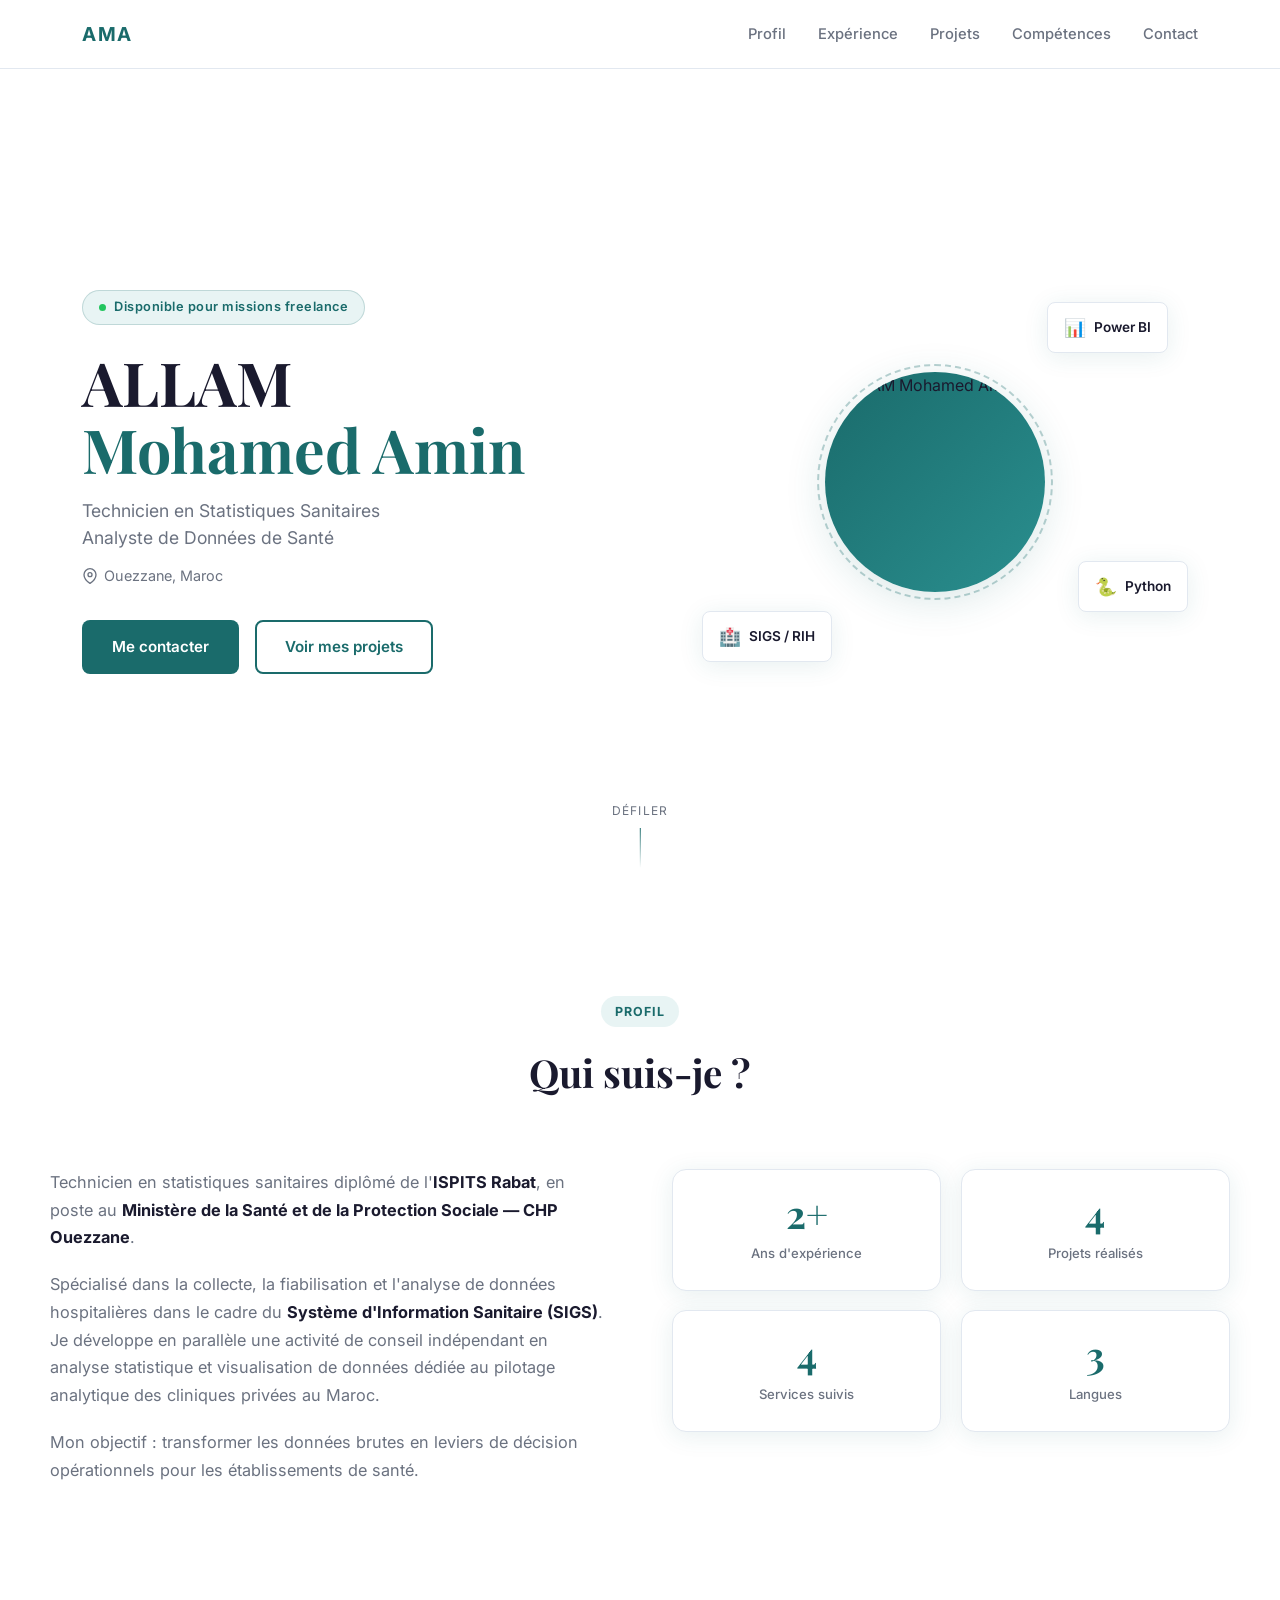
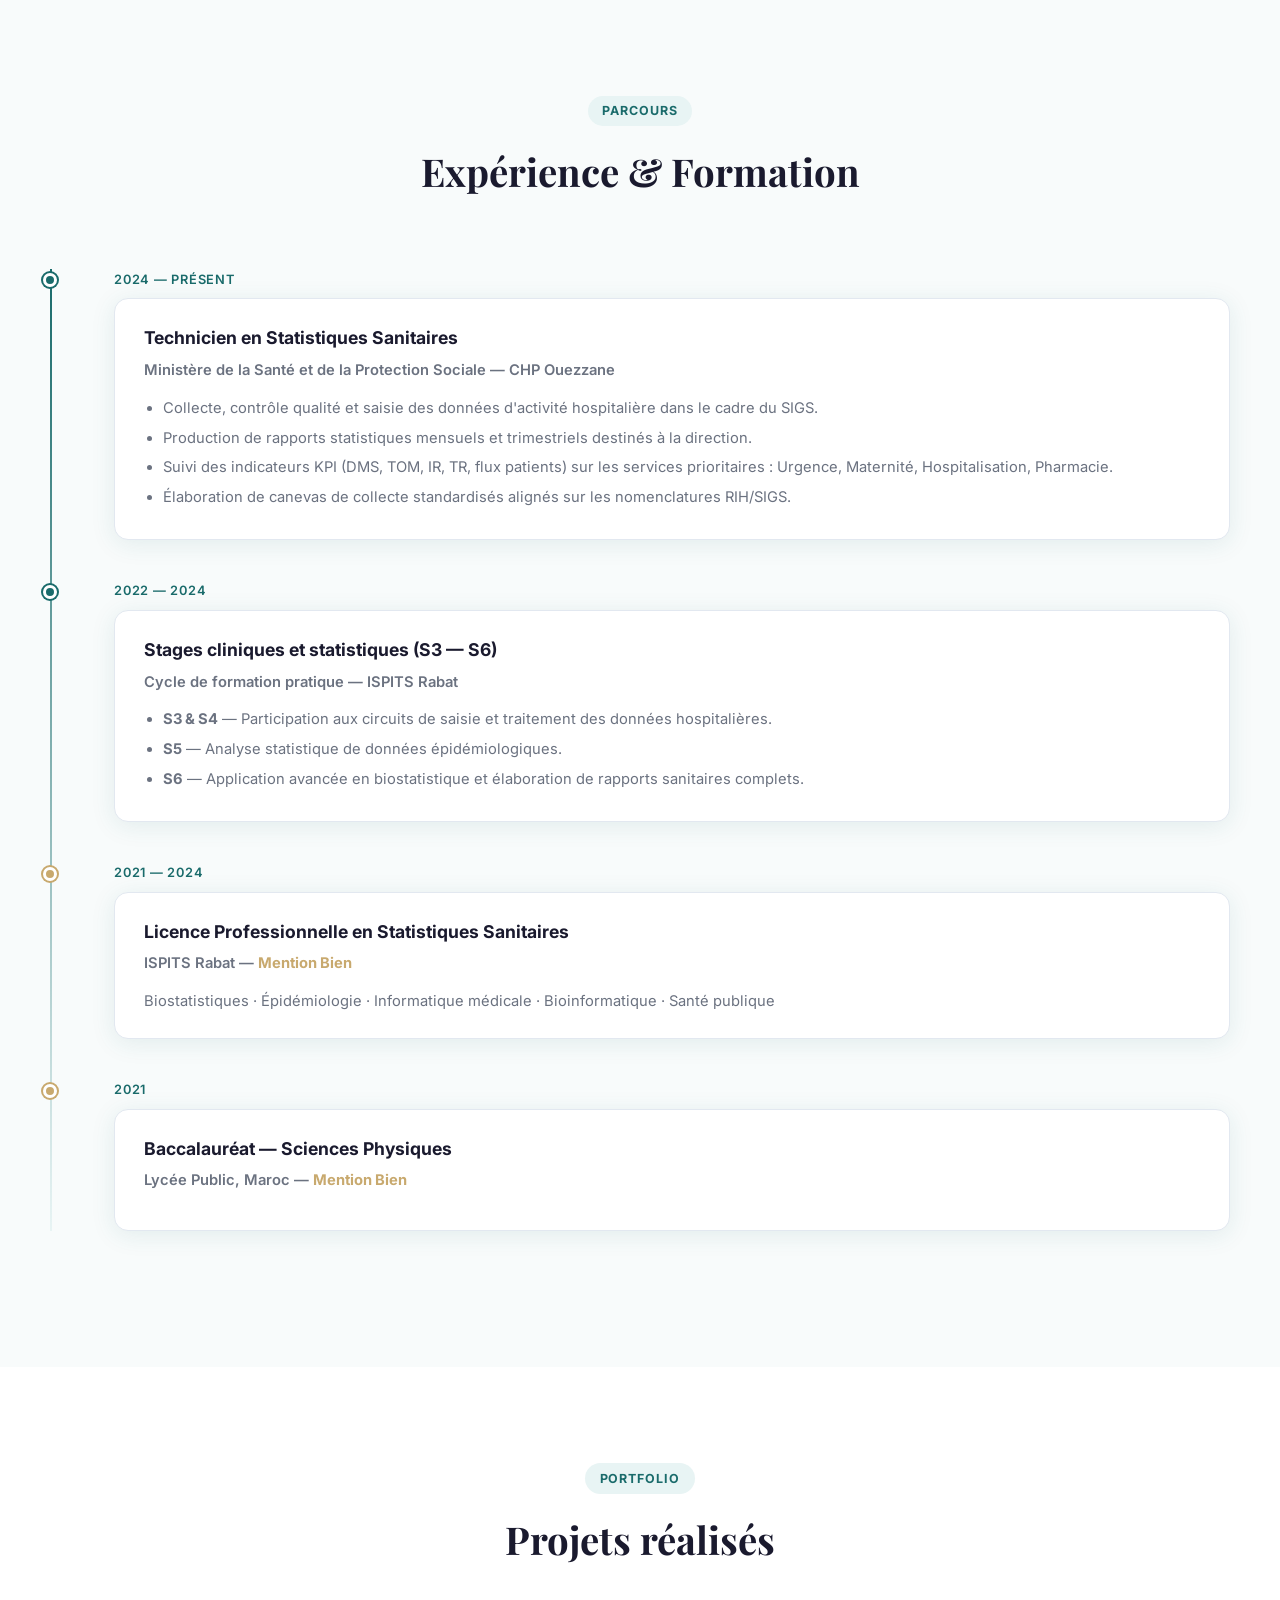
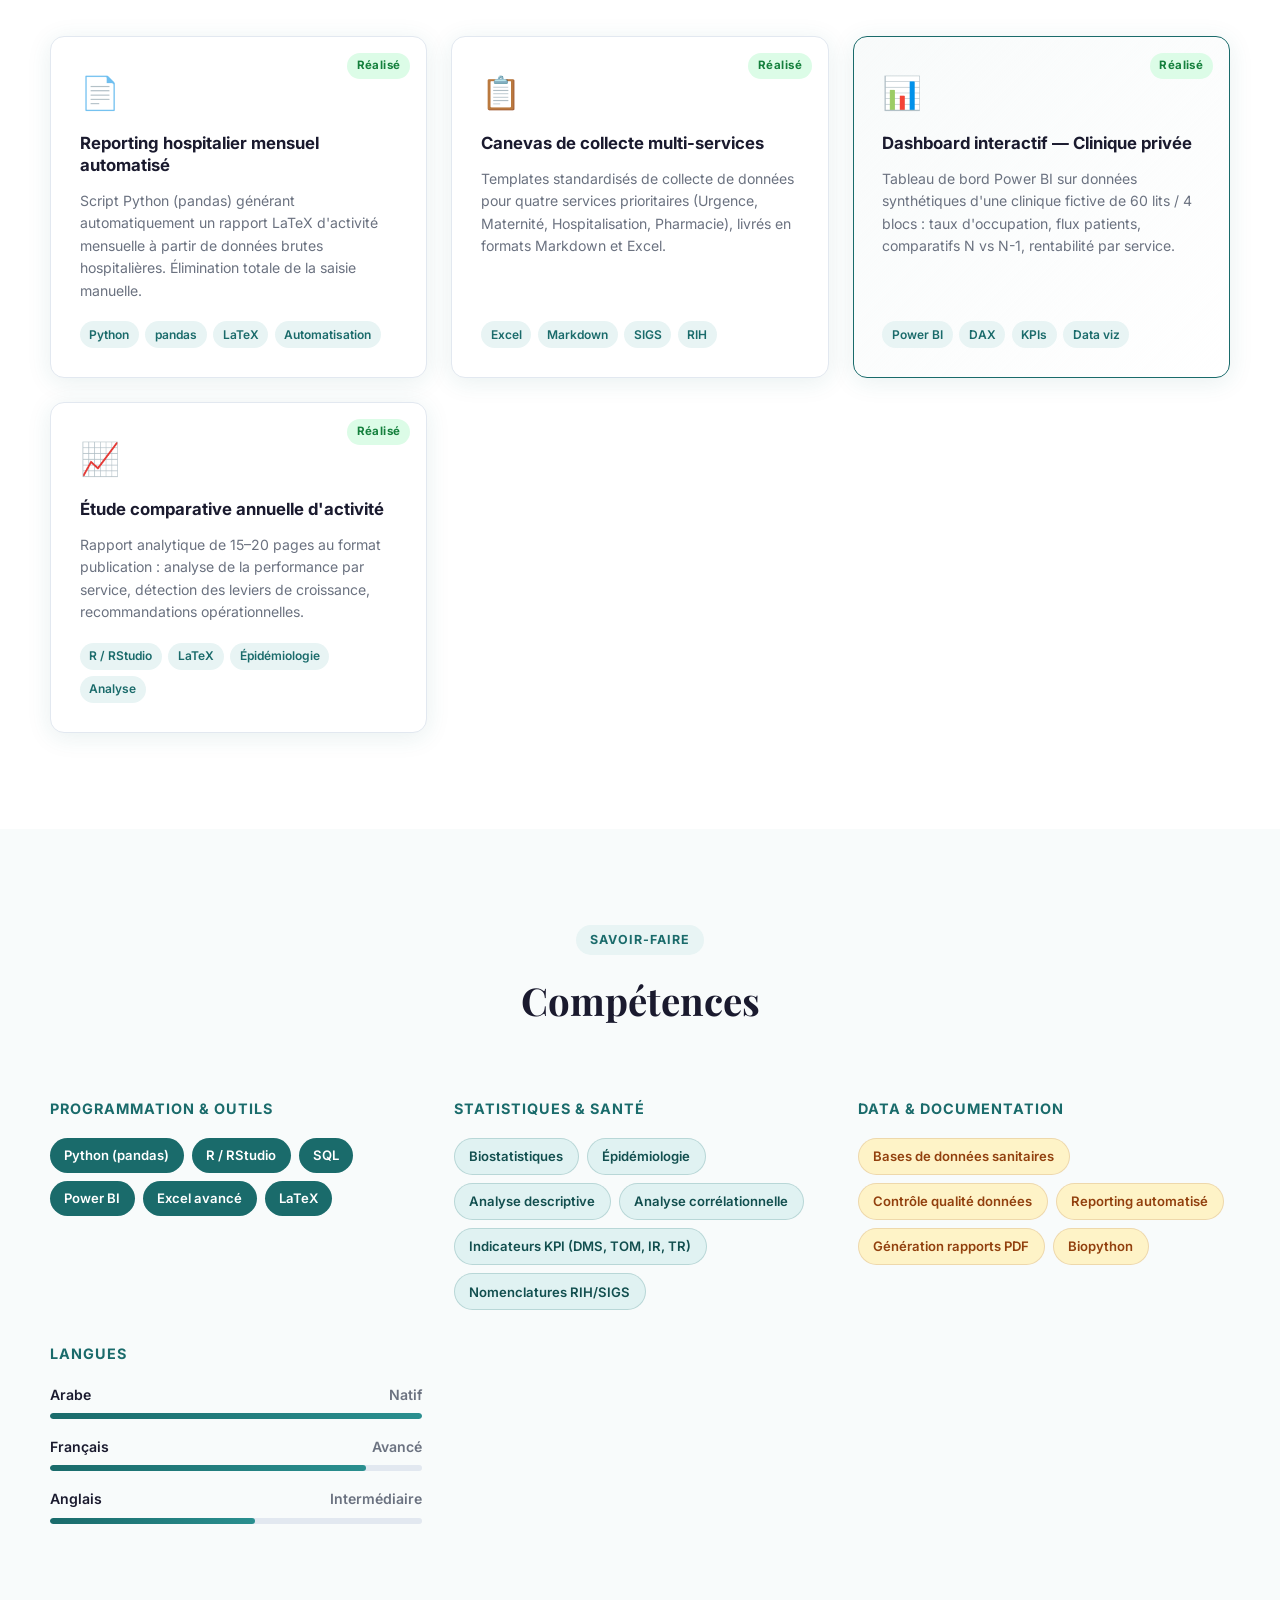
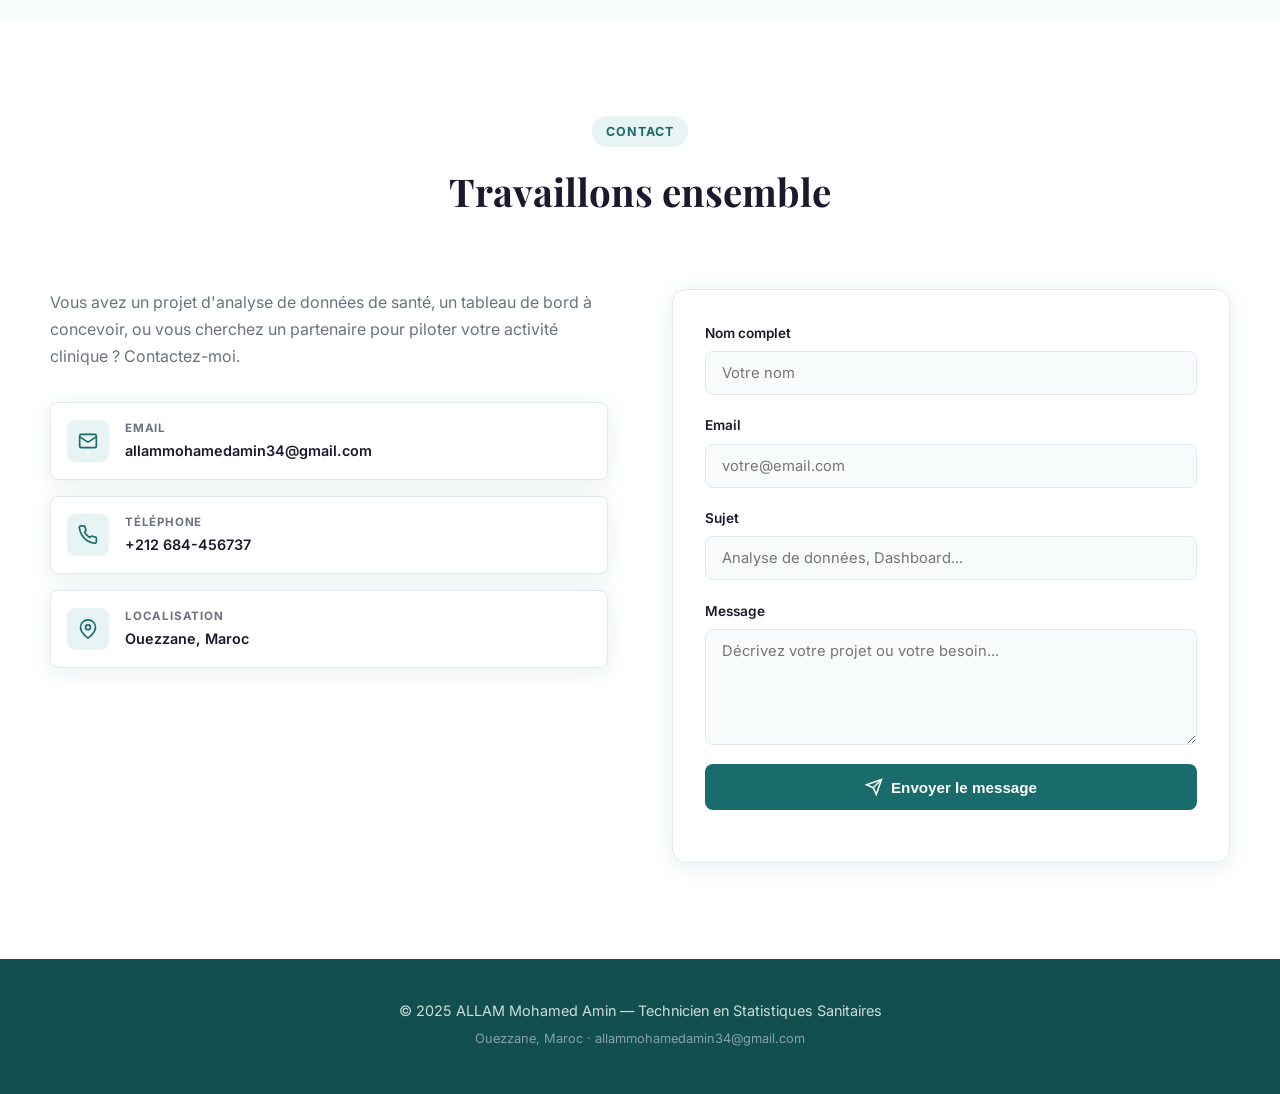
==== index.html @ 9bd2c6d5 "Initial commit — portfolio ALLAM Mohamed Amin" ====
<!DOCTYPE html>
<html lang="fr">
<head>
  <meta charset="UTF-8" />
  <meta name="viewport" content="width=device-width, initial-scale=1.0" />
  <title>ALLAM Mohamed Amin — Analyste de Données de Santé</title>
  <link rel="stylesheet" href="style.css" />
  <link rel="preconnect" href="https://fonts.googleapis.com" />
  <link href="https://fonts.googleapis.com/css2?family=Inter:wght@300;400;500;600;700&family=Playfair+Display:wght@700&display=swap" rel="stylesheet" />
</head>
<body>

  <!-- NAV -->
  <nav id="navbar">
    <div class="nav-inner">
      <span class="nav-logo">AMA</span>
      <ul class="nav-links">
        <li><a href="#about">Profil</a></li>
        <li><a href="#experience">Expérience</a></li>
        <li><a href="#projects">Projets</a></li>
        <li><a href="#skills">Compétences</a></li>
        <li><a href="#contact">Contact</a></li>
      </ul>
      <button class="hamburger" id="hamburger" aria-label="Menu">&#9776;</button>
    </div>
  </nav>

  <!-- HERO -->
  <header id="hero">
    <div class="hero-content">
      <div class="hero-badge">Disponible pour missions freelance</div>
      <h1>ALLAM<br /><span class="accent">Mohamed Amin</span></h1>
      <p class="hero-subtitle">Technicien en Statistiques Sanitaires<br />Analyste de Données de Santé</p>
      <p class="hero-location">
        <svg width="16" height="16" viewBox="0 0 24 24" fill="none" stroke="currentColor" stroke-width="2"><path d="M21 10c0 7-9 13-9 13S3 17 3 10a9 9 0 0 1 18 0z"/><circle cx="12" cy="10" r="3"/></svg>
        Ouezzane, Maroc
      </p>
      <div class="hero-actions">
        <a href="#contact" class="btn btn-primary">Me contacter</a>
        <a href="#projects" class="btn btn-outline">Voir mes projets</a>
      </div>
    </div>
    <div class="hero-visual">
      <div class="avatar-ring">
        <img src="photo.jpg" alt="ALLAM Mohamed Amin" class="avatar-photo" />
      </div>
      <div class="floating-card card-1">
        <span class="card-icon">📊</span>
        <span>Power BI</span>
      </div>
      <div class="floating-card card-2">
        <span class="card-icon">🐍</span>
        <span>Python</span>
      </div>
      <div class="floating-card card-3">
        <span class="card-icon">🏥</span>
        <span>SIGS / RIH</span>
      </div>
    </div>
    <div class="hero-scroll">
      <span>Défiler</span>
      <div class="scroll-arrow"></div>
    </div>
  </header>

  <!-- ABOUT -->
  <section id="about" class="section">
    <div class="container">
      <div class="section-header">
        <span class="section-tag">Profil</span>
        <h2>Qui suis-je ?</h2>
      </div>
      <div class="about-grid">
        <div class="about-text">
          <p>
            Technicien en statistiques sanitaires diplômé de l'<strong>ISPITS Rabat</strong>, en poste au
            <strong>Ministère de la Santé et de la Protection Sociale — CHP Ouezzane</strong>.
          </p>
          <p>
            Spécialisé dans la collecte, la fiabilisation et l'analyse de données hospitalières dans le cadre du
            <strong>Système d'Information Sanitaire (SIGS)</strong>. Je développe en parallèle une activité de conseil
            indépendant en analyse statistique et visualisation de données dédiée au pilotage analytique des cliniques
            privées au Maroc.
          </p>
          <p>
            Mon objectif : transformer les données brutes en leviers de décision opérationnels pour les établissements de santé.
          </p>
        </div>
        <div class="about-stats">
          <div class="stat-card">
            <span class="stat-number">2+</span>
            <span class="stat-label">Ans d'expérience</span>
          </div>
          <div class="stat-card">
            <span class="stat-number">4</span>
            <span class="stat-label">Projets réalisés</span>
          </div>
          <div class="stat-card">
            <span class="stat-number">4</span>
            <span class="stat-label">Services suivis</span>
          </div>
          <div class="stat-card">
            <span class="stat-number">3</span>
            <span class="stat-label">Langues</span>
          </div>
        </div>
      </div>
    </div>
  </section>

  <!-- EXPERIENCE -->
  <section id="experience" class="section section-alt">
    <div class="container">
      <div class="section-header">
        <span class="section-tag">Parcours</span>
        <h2>Expérience & Formation</h2>
      </div>
      <div class="timeline">

        <div class="timeline-item">
          <div class="timeline-dot"></div>
          <div class="timeline-date">2024 — Présent</div>
          <div class="timeline-card">
            <h3>Technicien en Statistiques Sanitaires</h3>
            <p class="timeline-org">Ministère de la Santé et de la Protection Sociale — CHP Ouezzane</p>
            <ul>
              <li>Collecte, contrôle qualité et saisie des données d'activité hospitalière dans le cadre du SIGS.</li>
              <li>Production de rapports statistiques mensuels et trimestriels destinés à la direction.</li>
              <li>Suivi des indicateurs KPI (DMS, TOM, IR, TR, flux patients) sur les services prioritaires : Urgence, Maternité, Hospitalisation, Pharmacie.</li>
              <li>Élaboration de canevas de collecte standardisés alignés sur les nomenclatures RIH/SIGS.</li>
            </ul>
          </div>
        </div>

        <div class="timeline-item">
          <div class="timeline-dot"></div>
          <div class="timeline-date">2022 — 2024</div>
          <div class="timeline-card">
            <h3>Stages cliniques et statistiques (S3 — S6)</h3>
            <p class="timeline-org">Cycle de formation pratique — ISPITS Rabat</p>
            <ul>
              <li><strong>S3 & S4</strong> — Participation aux circuits de saisie et traitement des données hospitalières.</li>
              <li><strong>S5</strong> — Analyse statistique de données épidémiologiques.</li>
              <li><strong>S6</strong> — Application avancée en biostatistique et élaboration de rapports sanitaires complets.</li>
            </ul>
          </div>
        </div>

        <div class="timeline-item timeline-edu">
          <div class="timeline-dot timeline-dot-edu"></div>
          <div class="timeline-date">2021 — 2024</div>
          <div class="timeline-card">
            <h3>Licence Professionnelle en Statistiques Sanitaires</h3>
            <p class="timeline-org">ISPITS Rabat — <span class="mention">Mention Bien</span></p>
            <p>Biostatistiques · Épidémiologie · Informatique médicale · Bioinformatique · Santé publique</p>
          </div>
        </div>

        <div class="timeline-item timeline-edu">
          <div class="timeline-dot timeline-dot-edu"></div>
          <div class="timeline-date">2021</div>
          <div class="timeline-card">
            <h3>Baccalauréat — Sciences Physiques</h3>
            <p class="timeline-org">Lycée Public, Maroc — <span class="mention">Mention Bien</span></p>
          </div>
        </div>

      </div>
    </div>
  </section>

  <!-- PROJECTS -->
  <section id="projects" class="section">
    <div class="container">
      <div class="section-header">
        <span class="section-tag">Portfolio</span>
        <h2>Projets réalisés</h2>
      </div>
      <div class="projects-grid">

        <div class="project-card">
          <div class="project-icon">📄</div>
          <div class="project-badge">Réalisé</div>
          <h3>Reporting hospitalier mensuel automatisé</h3>
          <p>Script Python (pandas) générant automatiquement un rapport LaTeX d'activité mensuelle à partir de données brutes hospitalières. Élimination totale de la saisie manuelle.</p>
          <div class="project-tags">
            <span>Python</span><span>pandas</span><span>LaTeX</span><span>Automatisation</span>
          </div>
        </div>

        <div class="project-card">
          <div class="project-icon">📋</div>
          <div class="project-badge">Réalisé</div>
          <h3>Canevas de collecte multi-services</h3>
          <p>Templates standardisés de collecte de données pour quatre services prioritaires (Urgence, Maternité, Hospitalisation, Pharmacie), livrés en formats Markdown et Excel.</p>
          <div class="project-tags">
            <span>Excel</span><span>Markdown</span><span>SIGS</span><span>RIH</span>
          </div>
        </div>

        <div class="project-card featured">
          <div class="project-icon">📊</div>
          <div class="project-badge">Réalisé</div>
          <h3>Dashboard interactif — Clinique privée</h3>
          <p>Tableau de bord Power BI sur données synthétiques d'une clinique fictive de 60 lits / 4 blocs : taux d'occupation, flux patients, comparatifs N vs N-1, rentabilité par service.</p>
          <div class="project-tags">
            <span>Power BI</span><span>DAX</span><span>KPIs</span><span>Data viz</span>
          </div>
        </div>

        <div class="project-card">
          <div class="project-icon">📈</div>
          <div class="project-badge">Réalisé</div>
          <h3>Étude comparative annuelle d'activité</h3>
          <p>Rapport analytique de 15–20 pages au format publication : analyse de la performance par service, détection des leviers de croissance, recommandations opérationnelles.</p>
          <div class="project-tags">
            <span>R / RStudio</span><span>LaTeX</span><span>Épidémiologie</span><span>Analyse</span>
          </div>
        </div>

      </div>
    </div>
  </section>

  <!-- SKILLS -->
  <section id="skills" class="section section-alt">
    <div class="container">
      <div class="section-header">
        <span class="section-tag">Savoir-faire</span>
        <h2>Compétences</h2>
      </div>
      <div class="skills-grid">

        <div class="skill-group">
          <h4>Programmation & Outils</h4>
          <div class="skill-pills">
            <span class="pill pill-primary">Python (pandas)</span>
            <span class="pill pill-primary">R / RStudio</span>
            <span class="pill pill-primary">SQL</span>
            <span class="pill pill-primary">Power BI</span>
            <span class="pill pill-primary">Excel avancé</span>
            <span class="pill pill-primary">LaTeX</span>
          </div>
        </div>

        <div class="skill-group">
          <h4>Statistiques & Santé</h4>
          <div class="skill-pills">
            <span class="pill pill-secondary">Biostatistiques</span>
            <span class="pill pill-secondary">Épidémiologie</span>
            <span class="pill pill-secondary">Analyse descriptive</span>
            <span class="pill pill-secondary">Analyse corrélationnelle</span>
            <span class="pill pill-secondary">Indicateurs KPI (DMS, TOM, IR, TR)</span>
            <span class="pill pill-secondary">Nomenclatures RIH/SIGS</span>
          </div>
        </div>

        <div class="skill-group">
          <h4>Data & Documentation</h4>
          <div class="skill-pills">
            <span class="pill pill-accent">Bases de données sanitaires</span>
            <span class="pill pill-accent">Contrôle qualité données</span>
            <span class="pill pill-accent">Reporting automatisé</span>
            <span class="pill pill-accent">Génération rapports PDF</span>
            <span class="pill pill-accent">Biopython</span>
          </div>
        </div>

        <div class="skill-group">
          <h4>Langues</h4>
          <div class="lang-bars">
            <div class="lang-item">
              <div class="lang-info"><span>Arabe</span><span class="lang-level">Natif</span></div>
              <div class="lang-bar"><div class="lang-fill" style="width:100%"></div></div>
            </div>
            <div class="lang-item">
              <div class="lang-info"><span>Français</span><span class="lang-level">Avancé</span></div>
              <div class="lang-bar"><div class="lang-fill" style="width:85%"></div></div>
            </div>
            <div class="lang-item">
              <div class="lang-info"><span>Anglais</span><span class="lang-level">Intermédiaire</span></div>
              <div class="lang-bar"><div class="lang-fill" style="width:55%"></div></div>
            </div>
          </div>
        </div>

      </div>
    </div>
  </section>

  <!-- CONTACT -->
  <section id="contact" class="section">
    <div class="container">
      <div class="section-header">
        <span class="section-tag">Contact</span>
        <h2>Travaillons ensemble</h2>
      </div>
      <div class="contact-grid">
        <div class="contact-info">
          <p class="contact-intro">
            Vous avez un projet d'analyse de données de santé, un tableau de bord à concevoir, ou vous cherchez un
            partenaire pour piloter votre activité clinique ? Contactez-moi.
          </p>
          <div class="contact-items">
            <a href="mailto:allammohamedamin34@gmail.com" class="contact-item">
              <div class="contact-icon">
                <svg width="20" height="20" viewBox="0 0 24 24" fill="none" stroke="currentColor" stroke-width="2"><rect x="2" y="4" width="20" height="16" rx="2"/><path d="m22 7-8.97 5.7a1.94 1.94 0 0 1-2.06 0L2 7"/></svg>
              </div>
              <div>
                <span class="contact-label">Email</span>
                <span class="contact-value">allammohamedamin34@gmail.com</span>
              </div>
            </a>
            <a href="tel:+212684456737" class="contact-item">
              <div class="contact-icon">
                <svg width="20" height="20" viewBox="0 0 24 24" fill="none" stroke="currentColor" stroke-width="2"><path d="M22 16.92v3a2 2 0 0 1-2.18 2 19.79 19.79 0 0 1-8.63-3.07A19.5 19.5 0 0 1 4.69 12 19.79 19.79 0 0 1 1.61 3.18 2 2 0 0 1 3.6 1h3a2 2 0 0 1 2 1.72c.127.96.361 1.903.7 2.81a2 2 0 0 1-.45 2.11L7.91 8.6a16 16 0 0 0 6.29 6.29l.98-.98a2 2 0 0 1 2.11-.45c.907.339 1.85.573 2.81.7A2 2 0 0 1 22 16.92z"/></svg>
              </div>
              <div>
                <span class="contact-label">Téléphone</span>
                <span class="contact-value">+212 684-456737</span>
              </div>
            </a>
            <div class="contact-item">
              <div class="contact-icon">
                <svg width="20" height="20" viewBox="0 0 24 24" fill="none" stroke="currentColor" stroke-width="2"><path d="M21 10c0 7-9 13-9 13S3 17 3 10a9 9 0 0 1 18 0z"/><circle cx="12" cy="10" r="3"/></svg>
              </div>
              <div>
                <span class="contact-label">Localisation</span>
                <span class="contact-value">Ouezzane, Maroc</span>
              </div>
            </div>
          </div>
        </div>

        <form class="contact-form" onsubmit="handleSubmit(event)">
          <div class="form-group">
            <label for="name">Nom complet</label>
            <input type="text" id="name" placeholder="Votre nom" required />
          </div>
          <div class="form-group">
            <label for="email">Email</label>
            <input type="email" id="email" placeholder="votre@email.com" required />
          </div>
          <div class="form-group">
            <label for="subject">Sujet</label>
            <input type="text" id="subject" placeholder="Analyse de données, Dashboard..." required />
          </div>
          <div class="form-group">
            <label for="message">Message</label>
            <textarea id="message" rows="5" placeholder="Décrivez votre projet ou votre besoin..." required></textarea>
          </div>
          <button type="submit" class="btn btn-primary btn-full">
            <svg width="18" height="18" viewBox="0 0 24 24" fill="none" stroke="currentColor" stroke-width="2"><line x1="22" y1="2" x2="11" y2="13"/><polygon points="22 2 15 22 11 13 2 9 22 2"/></svg>
            Envoyer le message
          </button>
          <p class="form-note" id="form-note"></p>
        </form>
      </div>
    </div>
  </section>

  <!-- FOOTER -->
  <footer>
    <div class="container">
      <p>© 2025 ALLAM Mohamed Amin — Technicien en Statistiques Sanitaires</p>
      <p class="footer-sub">Ouezzane, Maroc · allammohamedamin34@gmail.com</p>
    </div>
  </footer>

  <script src="https://cdn.jsdelivr.net/npm/@emailjs/browser@4/dist/email.min.js"></script>
  <script src="script.js"></script>
</body>
</html>
---- style.css ----
/* ===== RESET & BASE ===== */
*, *::before, *::after { box-sizing: border-box; margin: 0; padding: 0; }

:root {
  --teal:       #1a6b6b;
  --teal-dark:  #124f4f;
  --teal-light: #2a8f8f;
  --teal-pale:  #e8f4f4;
  --accent:     #c8a96e;
  --text:       #1a1a2e;
  --text-muted: #6b7280;
  --bg:         #ffffff;
  --bg-alt:     #f8fbfb;
  --border:     #e2e8f0;
  --shadow:     0 4px 24px rgba(26,107,107,.10);
  --shadow-lg:  0 8px 40px rgba(26,107,107,.16);
  --radius:     14px;
  --radius-sm:  8px;
  --transition: .25s ease;
}

html { scroll-behavior: smooth; }

body {
  font-family: 'Inter', sans-serif;
  color: var(--text);
  background: var(--bg);
  line-height: 1.7;
  overflow-x: hidden;
}

a { text-decoration: none; color: inherit; }
ul { list-style: none; }
img { max-width: 100%; }

/* ===== NAV ===== */
#navbar {
  position: fixed;
  top: 0; left: 0; right: 0;
  z-index: 1000;
  background: rgba(255,255,255,.92);
  backdrop-filter: blur(14px);
  border-bottom: 1px solid var(--border);
  transition: box-shadow var(--transition);
}
#navbar.scrolled { box-shadow: var(--shadow); }

.nav-inner {
  max-width: 1180px;
  margin: 0 auto;
  padding: 0 2rem;
  height: 68px;
  display: flex;
  align-items: center;
  justify-content: space-between;
}

.nav-logo {
  font-weight: 700;
  font-size: 1.2rem;
  color: var(--teal);
  letter-spacing: .08em;
}

.nav-links {
  display: flex;
  gap: 2rem;
}
.nav-links a {
  font-size: .92rem;
  font-weight: 500;
  color: var(--text-muted);
  transition: color var(--transition);
  position: relative;
}
.nav-links a::after {
  content: '';
  position: absolute;
  bottom: -3px; left: 0;
  width: 0; height: 2px;
  background: var(--teal);
  transition: width var(--transition);
}
.nav-links a:hover { color: var(--teal); }
.nav-links a:hover::after { width: 100%; }

.hamburger {
  display: none;
  background: none;
  border: none;
  font-size: 1.5rem;
  cursor: pointer;
  color: var(--teal);
}

/* ===== HERO ===== */
#hero {
  min-height: 100vh;
  display: grid;
  grid-template-columns: 1fr 1fr;
  align-items: center;
  gap: 4rem;
  padding: 8rem 2rem 4rem;
  max-width: 1180px;
  margin: 0 auto;
  position: relative;
}

.hero-badge {
  display: inline-flex;
  align-items: center;
  gap: .5rem;
  background: var(--teal-pale);
  color: var(--teal);
  border: 1px solid rgba(26,107,107,.2);
  padding: .35rem 1rem;
  border-radius: 100px;
  font-size: .8rem;
  font-weight: 600;
  letter-spacing: .04em;
  margin-bottom: 1.5rem;
}
.hero-badge::before {
  content: '';
  width: 7px; height: 7px;
  background: #22c55e;
  border-radius: 50%;
  animation: pulse 2s infinite;
}
@keyframes pulse { 0%,100%{opacity:1} 50%{opacity:.4} }

h1 {
  font-family: 'Playfair Display', serif;
  font-size: clamp(2.4rem, 5vw, 3.8rem);
  line-height: 1.1;
  margin-bottom: 1rem;
}
h1 .accent { color: var(--teal); }

.hero-subtitle {
  font-size: 1.1rem;
  color: var(--text-muted);
  margin-bottom: .8rem;
  line-height: 1.5;
}

.hero-location {
  display: flex;
  align-items: center;
  gap: .4rem;
  color: var(--text-muted);
  font-size: .9rem;
  margin-bottom: 2rem;
}

.hero-actions {
  display: flex;
  gap: 1rem;
  flex-wrap: wrap;
}

/* Buttons */
.btn {
  display: inline-flex;
  align-items: center;
  gap: .5rem;
  padding: .75rem 1.75rem;
  border-radius: var(--radius-sm);
  font-weight: 600;
  font-size: .95rem;
  transition: all var(--transition);
  cursor: pointer;
  border: 2px solid transparent;
}
.btn-primary {
  background: var(--teal);
  color: #fff;
}
.btn-primary:hover {
  background: var(--teal-dark);
  transform: translateY(-2px);
  box-shadow: 0 6px 20px rgba(26,107,107,.35);
}
.btn-outline {
  border-color: var(--teal);
  color: var(--teal);
  background: transparent;
}
.btn-outline:hover {
  background: var(--teal);
  color: #fff;
  transform: translateY(-2px);
}
.btn-full { width: 100%; justify-content: center; }

/* Hero Visual */
.hero-visual {
  position: relative;
  display: flex;
  align-items: center;
  justify-content: center;
  height: 420px;
}

.avatar-ring {
  width: 220px;
  height: 220px;
  border-radius: 50%;
  background: linear-gradient(135deg, var(--teal), var(--teal-light));
  display: flex;
  align-items: center;
  justify-content: center;
  box-shadow: var(--shadow-lg);
  position: relative;
  z-index: 2;
}
.avatar-ring::before {
  content: '';
  position: absolute;
  inset: -8px;
  border-radius: 50%;
  border: 2px dashed rgba(26,107,107,.3);
  animation: spin 20s linear infinite;
}
@keyframes spin { to { transform: rotate(360deg); } }

.avatar-photo {
  width: 100%;
  height: 100%;
  object-fit: cover;
  border-radius: 50%;
}

.floating-card {
  position: absolute;
  background: #fff;
  border: 1px solid var(--border);
  border-radius: var(--radius-sm);
  padding: .6rem 1rem;
  display: flex;
  align-items: center;
  gap: .5rem;
  font-size: .85rem;
  font-weight: 600;
  box-shadow: var(--shadow);
  animation: float 3s ease-in-out infinite;
}
.floating-card .card-icon { font-size: 1.1rem; }
.card-1 { top: 30px; right: 30px; animation-delay: 0s; }
.card-2 { bottom: 80px; right: 10px; animation-delay: 1s; }
.card-3 { bottom: 30px; left: 30px; animation-delay: 2s; }
@keyframes float {
  0%,100%{transform:translateY(0)} 50%{transform:translateY(-8px)}
}

.hero-scroll {
  position: absolute;
  bottom: 2rem;
  left: 50%;
  transform: translateX(-50%);
  display: flex;
  flex-direction: column;
  align-items: center;
  gap: .4rem;
  color: var(--text-muted);
  font-size: .75rem;
  letter-spacing: .1em;
  text-transform: uppercase;
}
.scroll-arrow {
  width: 1px;
  height: 40px;
  background: linear-gradient(to bottom, var(--teal), transparent);
  animation: scrollAnim 2s ease-in-out infinite;
}
@keyframes scrollAnim { 0%,100%{opacity:1;transform:scaleY(1)} 50%{opacity:.4;transform:scaleY(.7)} }

/* ===== SECTIONS ===== */
.section { padding: 6rem 2rem; }
.section-alt { background: var(--bg-alt); }

.container {
  max-width: 1180px;
  margin: 0 auto;
}

.section-header {
  text-align: center;
  margin-bottom: 4rem;
}
.section-tag {
  display: inline-block;
  background: var(--teal-pale);
  color: var(--teal);
  padding: .3rem .9rem;
  border-radius: 100px;
  font-size: .78rem;
  font-weight: 700;
  letter-spacing: .08em;
  text-transform: uppercase;
  margin-bottom: .8rem;
}
h2 {
  font-family: 'Playfair Display', serif;
  font-size: clamp(1.8rem, 3vw, 2.6rem);
  color: var(--text);
}

/* ===== ABOUT ===== */
.about-grid {
  display: grid;
  grid-template-columns: 1fr 1fr;
  gap: 4rem;
  align-items: start;
}
.about-text p {
  color: var(--text-muted);
  margin-bottom: 1.2rem;
  font-size: 1.02rem;
}
.about-text strong { color: var(--text); }

.about-stats {
  display: grid;
  grid-template-columns: 1fr 1fr;
  gap: 1.2rem;
}
.stat-card {
  background: #fff;
  border: 1px solid var(--border);
  border-radius: var(--radius);
  padding: 1.5rem;
  text-align: center;
  box-shadow: var(--shadow);
  transition: transform var(--transition);
}
.stat-card:hover { transform: translateY(-3px); }
.stat-number {
  display: block;
  font-family: 'Playfair Display', serif;
  font-size: 2.4rem;
  font-weight: 700;
  color: var(--teal);
  line-height: 1;
  margin-bottom: .4rem;
}
.stat-label {
  font-size: .82rem;
  color: var(--text-muted);
  font-weight: 500;
}

/* ===== TIMELINE ===== */
.timeline {
  position: relative;
  padding-left: 2rem;
}
.timeline::before {
  content: '';
  position: absolute;
  left: 0; top: 0; bottom: 0;
  width: 2px;
  background: linear-gradient(to bottom, var(--teal), var(--teal-pale));
}

.timeline-item {
  position: relative;
  margin-bottom: 2.5rem;
  padding-left: 2rem;
}
.timeline-dot {
  position: absolute;
  left: -2.45rem;
  top: .3rem;
  width: 14px; height: 14px;
  border-radius: 50%;
  background: var(--teal);
  border: 3px solid #fff;
  box-shadow: 0 0 0 2px var(--teal);
}
.timeline-dot-edu {
  background: var(--accent);
  box-shadow: 0 0 0 2px var(--accent);
}

.timeline-date {
  font-size: .8rem;
  font-weight: 600;
  color: var(--teal);
  letter-spacing: .06em;
  text-transform: uppercase;
  margin-bottom: .5rem;
}
.timeline-card {
  background: #fff;
  border: 1px solid var(--border);
  border-radius: var(--radius);
  padding: 1.5rem 1.8rem;
  box-shadow: var(--shadow);
  transition: transform var(--transition), box-shadow var(--transition);
}
.timeline-card:hover {
  transform: translateX(4px);
  box-shadow: var(--shadow-lg);
}
.timeline-card h3 {
  font-size: 1.1rem;
  font-weight: 700;
  margin-bottom: .3rem;
}
.timeline-org {
  color: var(--teal);
  font-size: .88rem;
  font-weight: 600;
  margin-bottom: .8rem;
}
.mention {
  color: var(--accent);
  font-weight: 700;
}
.timeline-card ul {
  list-style: disc;
  padding-left: 1.2rem;
  color: var(--text-muted);
  font-size: .92rem;
}
.timeline-card ul li { margin-bottom: .3rem; }
.timeline-card p { color: var(--text-muted); font-size: .92rem; }

/* ===== PROJECTS ===== */
.projects-grid {
  display: grid;
  grid-template-columns: repeat(auto-fit, minmax(280px, 1fr));
  gap: 1.5rem;
}
.project-card {
  background: #fff;
  border: 1px solid var(--border);
  border-radius: var(--radius);
  padding: 1.8rem;
  position: relative;
  box-shadow: var(--shadow);
  transition: transform var(--transition), box-shadow var(--transition);
  display: flex;
  flex-direction: column;
  gap: .8rem;
}
.project-card:hover {
  transform: translateY(-5px);
  box-shadow: var(--shadow-lg);
}
.project-card.featured {
  border-color: var(--teal);
  background: linear-gradient(135deg, rgba(26,107,107,.03), #fff);
}
.project-icon { font-size: 2rem; }
.project-badge {
  position: absolute;
  top: 1rem; right: 1rem;
  background: #dcfce7;
  color: #15803d;
  font-size: .72rem;
  font-weight: 700;
  padding: .2rem .6rem;
  border-radius: 100px;
  letter-spacing: .04em;
}
.project-card h3 {
  font-size: 1.05rem;
  font-weight: 700;
  color: var(--text);
  line-height: 1.3;
}
.project-card p {
  color: var(--text-muted);
  font-size: .88rem;
  line-height: 1.6;
  flex: 1;
}
.project-tags {
  display: flex;
  flex-wrap: wrap;
  gap: .4rem;
  margin-top: .4rem;
}
.project-tags span {
  background: var(--teal-pale);
  color: var(--teal);
  font-size: .75rem;
  font-weight: 600;
  padding: .2rem .6rem;
  border-radius: 100px;
}

/* ===== SKILLS ===== */
.skills-grid {
  display: grid;
  grid-template-columns: repeat(auto-fit, minmax(280px, 1fr));
  gap: 2rem;
}
.skill-group h4 {
  font-size: .9rem;
  font-weight: 700;
  color: var(--teal);
  text-transform: uppercase;
  letter-spacing: .07em;
  margin-bottom: 1rem;
}
.skill-pills { display: flex; flex-wrap: wrap; gap: .5rem; }
.pill {
  padding: .4rem .9rem;
  border-radius: 100px;
  font-size: .82rem;
  font-weight: 600;
  transition: transform var(--transition);
}
.pill:hover { transform: scale(1.05); }
.pill-primary  { background: var(--teal); color: #fff; }
.pill-secondary{ background: #e0f2f2; color: var(--teal-dark); border: 1px solid rgba(26,107,107,.2); }
.pill-accent   { background: #fef3c7; color: #92400e; border: 1px solid rgba(146,64,14,.15); }

/* Language bars */
.lang-bars { display: flex; flex-direction: column; gap: 1rem; }
.lang-item {}
.lang-info { display: flex; justify-content: space-between; margin-bottom: .4rem; }
.lang-info span { font-size: .88rem; font-weight: 600; }
.lang-level { color: var(--text-muted); font-weight: 400; }
.lang-bar {
  height: 6px;
  background: var(--border);
  border-radius: 100px;
  overflow: hidden;
}
.lang-fill {
  height: 100%;
  background: linear-gradient(to right, var(--teal), var(--teal-light));
  border-radius: 100px;
  animation: fillBar 1.5s ease-out forwards;
  transform-origin: left;
}
@keyframes fillBar { from{transform:scaleX(0)} to{transform:scaleX(1)} }

/* ===== CONTACT ===== */
.contact-grid {
  display: grid;
  grid-template-columns: 1fr 1fr;
  gap: 4rem;
  align-items: start;
}
.contact-intro {
  color: var(--text-muted);
  font-size: 1rem;
  margin-bottom: 2rem;
  line-height: 1.7;
}
.contact-items { display: flex; flex-direction: column; gap: 1rem; }
.contact-item {
  display: flex;
  align-items: center;
  gap: 1rem;
  padding: 1rem;
  background: #fff;
  border: 1px solid var(--border);
  border-radius: var(--radius-sm);
  box-shadow: var(--shadow);
  transition: transform var(--transition), border-color var(--transition);
}
a.contact-item:hover {
  transform: translateX(4px);
  border-color: var(--teal);
}
.contact-icon {
  width: 42px; height: 42px;
  border-radius: var(--radius-sm);
  background: var(--teal-pale);
  display: flex;
  align-items: center;
  justify-content: center;
  color: var(--teal);
  flex-shrink: 0;
}
.contact-label {
  display: block;
  font-size: .72rem;
  font-weight: 700;
  color: var(--text-muted);
  text-transform: uppercase;
  letter-spacing: .07em;
}
.contact-value {
  display: block;
  font-size: .9rem;
  font-weight: 600;
  color: var(--text);
}

/* Form */
.contact-form {
  background: #fff;
  border: 1px solid var(--border);
  border-radius: var(--radius);
  padding: 2rem;
  box-shadow: var(--shadow);
  display: flex;
  flex-direction: column;
  gap: 1.2rem;
}
.form-group { display: flex; flex-direction: column; gap: .4rem; }
.form-group label {
  font-size: .85rem;
  font-weight: 600;
  color: var(--text);
}
.form-group input,
.form-group textarea {
  border: 1.5px solid var(--border);
  border-radius: var(--radius-sm);
  padding: .75rem 1rem;
  font-family: 'Inter', sans-serif;
  font-size: .92rem;
  color: var(--text);
  background: var(--bg-alt);
  transition: border-color var(--transition), box-shadow var(--transition);
  outline: none;
  resize: vertical;
}
.form-group input:focus,
.form-group textarea:focus {
  border-color: var(--teal);
  box-shadow: 0 0 0 3px rgba(26,107,107,.12);
  background: #fff;
}
.form-note {
  font-size: .85rem;
  color: #15803d;
  text-align: center;
}

/* ===== FOOTER ===== */
footer {
  background: var(--teal-dark);
  color: rgba(255,255,255,.8);
  text-align: center;
  padding: 2.5rem 2rem;
}
footer p { margin-bottom: .3rem; font-size: .9rem; }
.footer-sub { font-size: .8rem; opacity: .6; }

/* ===== RESPONSIVE ===== */
@media (max-width: 900px) {
  #hero {
    grid-template-columns: 1fr;
    text-align: center;
    padding-top: 6rem;
    gap: 2rem;
  }
  .hero-actions { justify-content: center; }
  .hero-location { justify-content: center; }
  .hero-visual { height: 280px; }
  .avatar-ring { width: 160px; height: 160px; }
  .avatar-initials { font-size: 2rem; }
  .hero-scroll { display: none; }

  .about-grid,
  .contact-grid { grid-template-columns: 1fr; gap: 2.5rem; }

  .nav-links { display: none; flex-direction: column; }
  .nav-links.open {
    display: flex;
    position: absolute;
    top: 68px; left: 0; right: 0;
    background: #fff;
    border-bottom: 1px solid var(--border);
    padding: 1rem 2rem;
    gap: 1.2rem;
    box-shadow: var(--shadow);
  }
  .hamburger { display: block; }
}

@media (max-width: 560px) {
  .section { padding: 4rem 1.2rem; }
  .about-stats { grid-template-columns: 1fr 1fr; gap: .8rem; }
  .projects-grid { grid-template-columns: 1fr; }
  .skills-grid { grid-template-columns: 1fr; }
}
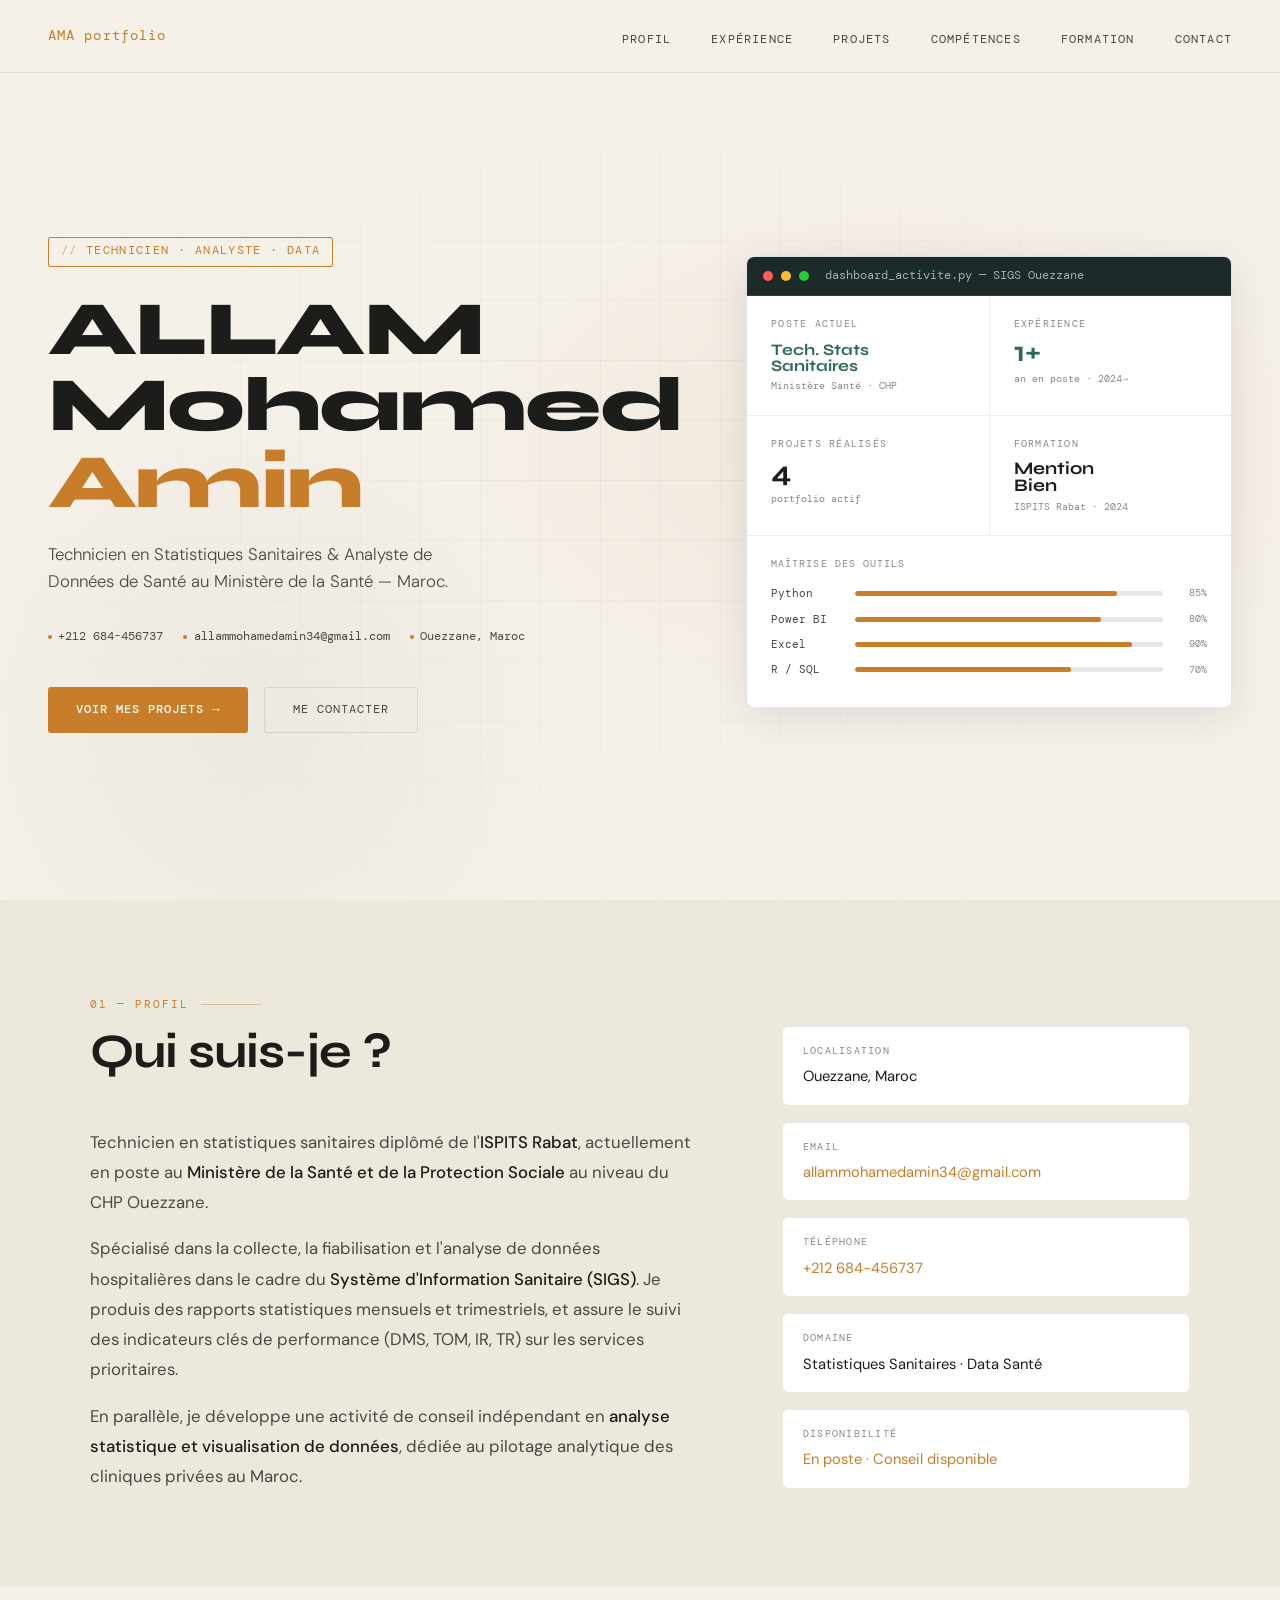
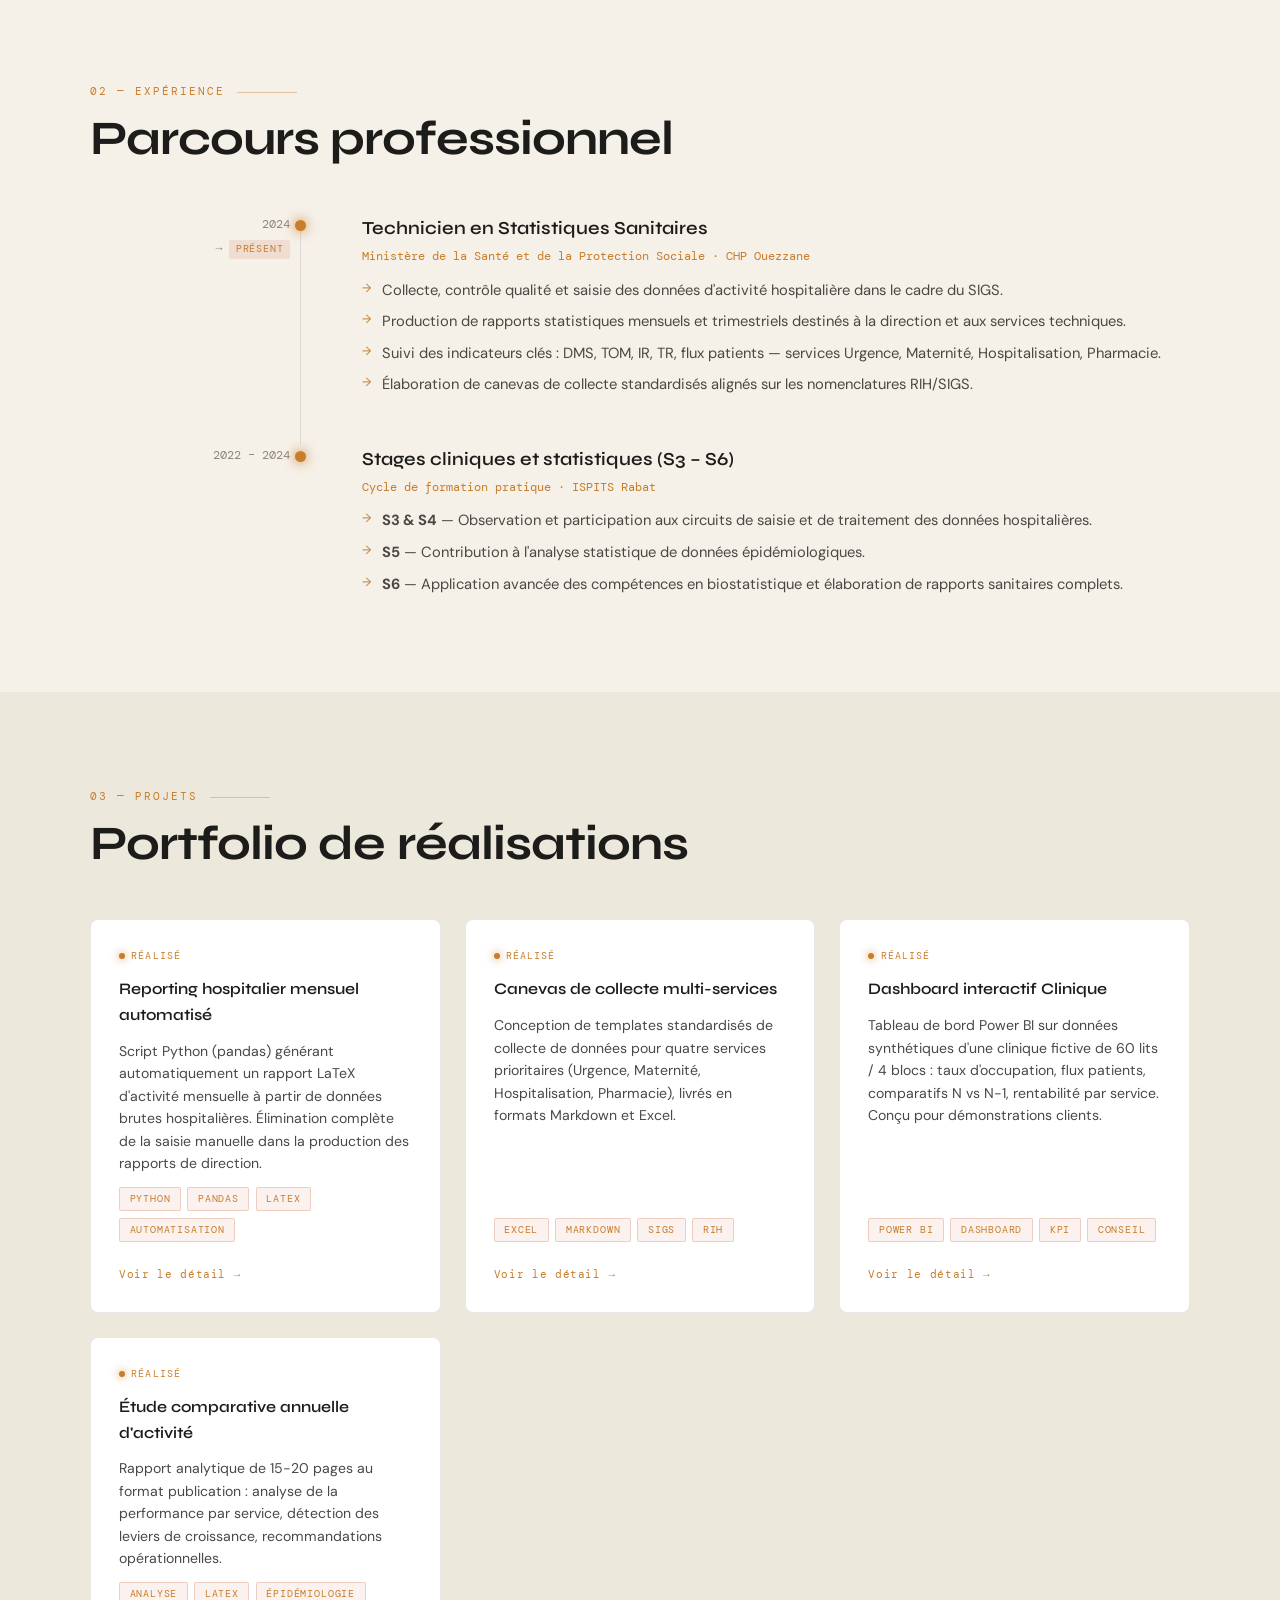
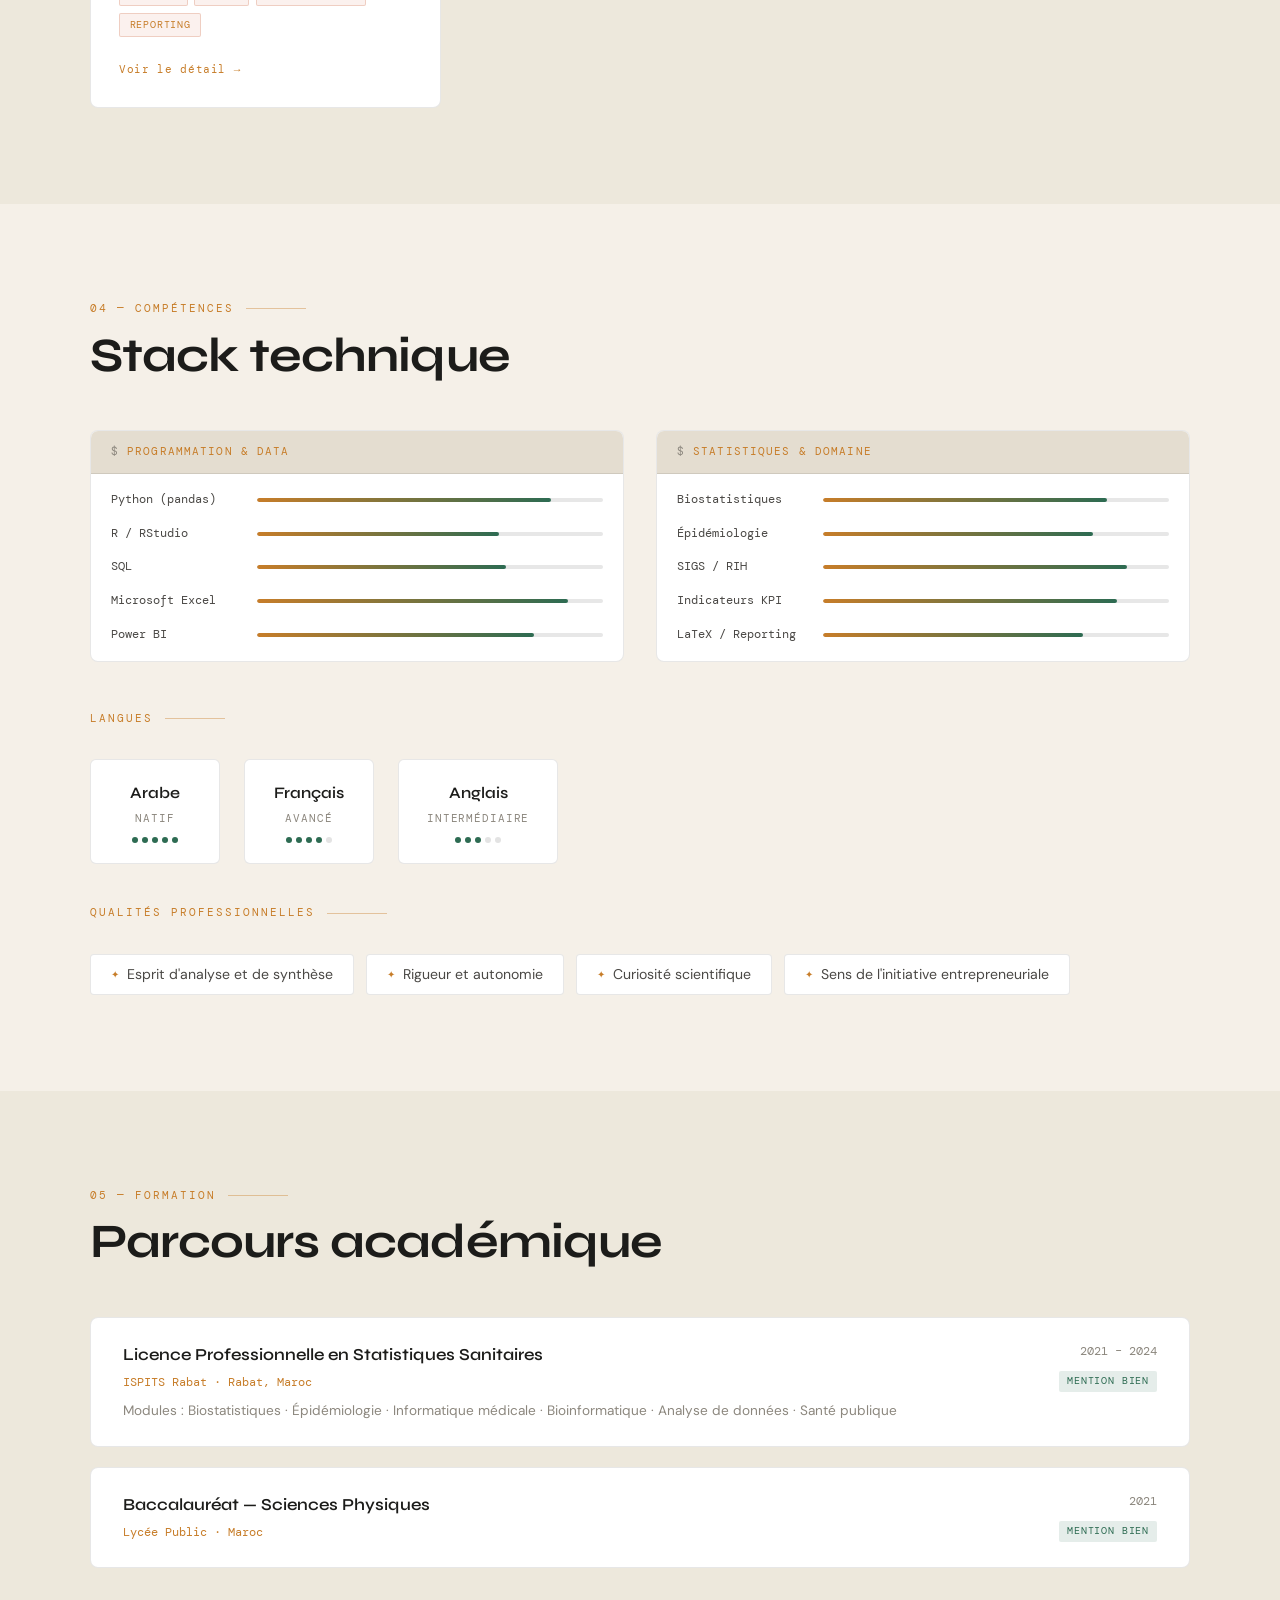
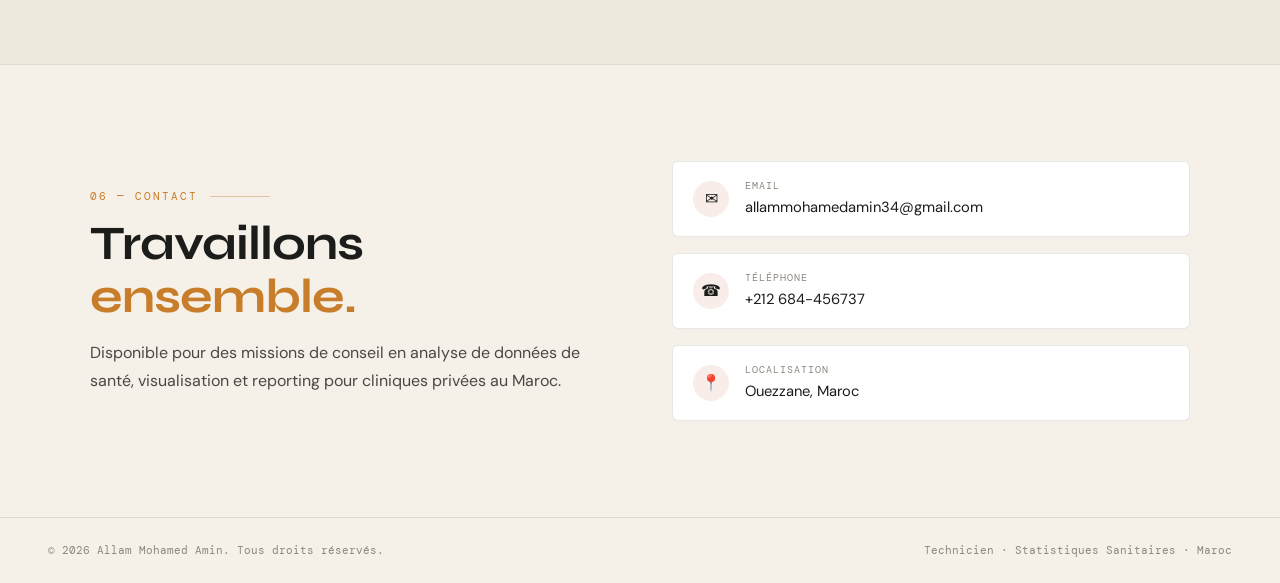
==== commit 749ff1ec: "Nouveau portfolio + pages projets + étude de cas" ====
--- a/index.html
+++ b/index.html
@@ -1,373 +1,1188 @@
 <!DOCTYPE html>
 <html lang="fr">
 <head>
-  <meta charset="UTF-8" />
-  <meta name="viewport" content="width=device-width, initial-scale=1.0" />
-  <title>ALLAM Mohamed Amin — Analyste de Données de Santé</title>
-  <link rel="stylesheet" href="style.css" />
-  <link rel="preconnect" href="https://fonts.googleapis.com" />
-  <link href="https://fonts.googleapis.com/css2?family=Inter:wght@300;400;500;600;700&family=Playfair+Display:wght@700&display=swap" rel="stylesheet" />
+<meta charset="UTF-8">
+<meta name="viewport" content="width=device-width, initial-scale=1.0">
+<title>Allam Mohamed Amin — Data Health Analyst</title>
+<template id="__bundler_thumbnail" data-bg-color="#F5F0E8">
+  <svg viewBox="0 0 1200 800" xmlns="http://www.w3.org/2000/svg">
+    <rect width="1200" height="800" fill="#F5F0E8"/>
+    <!-- Nav -->
+    <rect width="1200" height="56" fill="#EDE8DC"/>
+    <rect x="40" y="20" width="140" height="14" rx="2" fill="#C4522A" opacity="0.8"/>
+    <!-- Hero left -->
+    <rect x="60" y="110" width="100" height="10" rx="2" fill="#C4522A" opacity="0.6"/>
+    <rect x="60" y="132" width="440" height="48" rx="3" fill="#1C1C1A" opacity="0.85"/>
+    <rect x="60" y="192" width="320" height="28" rx="3" fill="#1C1C1A" opacity="0.6"/>
+    <rect x="60" y="234" width="380" height="14" rx="2" fill="#4A4845" opacity="0.4"/>
+    <rect x="60" y="262" width="200" height="14" rx="2" fill="#4A4845" opacity="0.3"/>
+    <!-- CTA buttons -->
+    <rect x="60" y="298" width="160" height="38" rx="3" fill="#C4522A"/>
+    <rect x="232" y="298" width="140" height="38" rx="3" fill="none" stroke="#C4522A" stroke-width="2"/>
+    <!-- Hero right: dashboard card -->
+    <rect x="660" y="90" width="480" height="300" rx="8" fill="#fff" opacity="0.9"/>
+    <rect x="660" y="90" width="480" height="36" rx="8" fill="#1C2B2A"/>
+    <rect x="660" y="126" width="240" height="128" fill="#F5F0E8"/>
+    <rect x="900" y="126" width="240" height="128" fill="#F5F0E8"/>
+    <rect x="660" y="254" width="240" height="136" fill="#F5F0E8"/>
+    <rect x="900" y="254" width="240" height="136" fill="#F5F0E8"/>
+    <!-- Accent bars -->
+    <rect x="680" y="290" width="140" height="6" rx="3" fill="#C4522A" opacity="0.6"/>
+    <rect x="920" y="290" width="100" height="6" rx="3" fill="#2D6B52" opacity="0.6"/>
+    <!-- Section dividers -->
+    <rect x="0" y="440" width="1200" height="160" fill="#EDE8DC"/>
+    <rect x="60" y="465" width="80" height="8" rx="2" fill="#C4522A" opacity="0.5"/>
+    <rect x="60" y="484" width="260" height="22" rx="2" fill="#1C1C1A" opacity="0.6"/>
+    <rect x="60" y="520" width="420" height="10" rx="2" fill="#4A4845" opacity="0.3"/>
+    <rect x="60" y="540" width="380" height="10" rx="2" fill="#4A4845" opacity="0.25"/>
+    <!-- Project cards row -->
+    <rect x="0" y="600" width="1200" height="200" fill="#F5F0E8"/>
+    <rect x="40" y="625" width="260" height="140" rx="6" fill="#fff" stroke="#C4522A" stroke-width="2"/>
+    <rect x="320" y="625" width="260" height="140" rx="6" fill="#fff"/>
+    <rect x="600" y="625" width="260" height="140" rx="6" fill="#fff"/>
+    <rect x="880" y="625" width="260" height="140" rx="6" fill="#fff"/>
+  </svg>
+</template>
+<link rel="preconnect" href="https://fonts.googleapis.com">
+<link href="https://fonts.googleapis.com/css2?family=Syne:wght@400;500;600;700;800&family=DM+Mono:ital,wght@0,300;0,400;0,500;1,300&family=DM+Sans:ital,opsz,wght@0,9..40,300;0,9..40,400;0,9..40,500;1,9..40,300&display=swap" rel="stylesheet">
+<style>
+  :root {
+    --bg:       #F5F0E8;
+    --bg2:      #EDE8DC;
+    --bg3:      #E4DDD0;
+    --fg:       #1C1C1A;
+    --fg2:      #4A4845;
+    --fg3:      #8C877E;
+    --accent:   #C4522A;
+    --accent2:  #2D6B52;
+    --border:   rgba(28,28,26,0.10);
+    --card:     rgba(28,28,26,0.04);
+    --mono: 'DM Mono', monospace;
+    --sans: 'DM Sans', sans-serif;
+    --display: 'Syne', sans-serif;
+  }
+
+  *, *::before, *::after { box-sizing: border-box; margin: 0; padding: 0; }
+
+  html { scroll-behavior: smooth; }
+
+  body {
+    background: var(--bg);
+    color: var(--fg);
+    font-family: var(--sans);
+    font-size: 16px;
+    line-height: 1.6;
+    overflow-x: hidden;
+  }
+
+  /* ── NAV ── */
+  nav {
+    position: fixed; top: 0; left: 0; right: 0; z-index: 100;
+    display: flex; align-items: center; justify-content: space-between;
+    padding: 1.25rem 3rem;
+    background: rgba(245,240,232,0.92);
+    backdrop-filter: blur(16px);
+    border-bottom: 1px solid var(--border);
+    transition: padding 0.3s;
+  }
+  nav.scrolled { padding: 0.85rem 3rem; }
+  .nav-logo {
+    font-family: var(--mono);
+    font-size: 0.85rem;
+    color: var(--accent);
+    letter-spacing: 0.08em;
+    text-decoration: none;
+  }
+  .nav-links {
+    display: flex; gap: 2.5rem; list-style: none;
+  }
+  .nav-links a {
+    font-family: var(--mono);
+    font-size: 0.75rem;
+    letter-spacing: 0.1em;
+    text-transform: uppercase;
+    color: var(--fg2);
+    text-decoration: none;
+    transition: color 0.2s;
+    position: relative;
+  }
+  .nav-links a::after {
+    content: '';
+    position: absolute; bottom: -3px; left: 0; right: 100%;
+    height: 1px; background: var(--accent);
+    transition: right 0.25s ease;
+  }
+  .nav-links a:hover { color: var(--fg); }
+  .nav-links a:hover::after { right: 0; }
+
+  /* ── HERO ── */
+  #hero {
+    min-height: 100vh;
+    display: grid;
+    grid-template-columns: 1fr 1fr;
+    align-items: center;
+    padding: 8rem 3rem 4rem;
+    gap: 4rem;
+    position: relative;
+    overflow: hidden;
+  }
+  .hero-bg {
+    position: absolute; inset: 0; pointer-events: none;
+    background:
+      radial-gradient(ellipse 60% 50% at 70% 50%, rgba(196,82,42,0.06) 0%, transparent 60%),
+      radial-gradient(ellipse 40% 60% at 20% 80%, rgba(45,107,82,0.05) 0%, transparent 60%);
+  }
+  .hero-grid {
+    position: absolute; inset: 0;
+    background-image:
+      linear-gradient(var(--border) 1px, transparent 1px),
+      linear-gradient(90deg, var(--border) 1px, transparent 1px);
+    background-size: 60px 60px;
+    mask-image: radial-gradient(ellipse 80% 80% at 50% 50%, black 0%, transparent 80%);
+    opacity: 0.4;
+  }
+
+  .hero-left { position: relative; z-index: 1; }
+
+  .hero-tag {
+    display: inline-flex; align-items: center; gap: 0.5rem;
+    font-family: var(--mono); font-size: 0.72rem; letter-spacing: 0.12em;
+    text-transform: uppercase; color: var(--accent);
+    border: 1px solid var(--accent);
+    padding: 0.3rem 0.75rem; border-radius: 2px;
+    margin-bottom: 1.5rem;
+    opacity: 0; animation: fadeUp 0.6s 0.2s forwards;
+  }
+  .hero-tag::before { content: '//'; opacity: 0.5; }
+
+  h1 {
+    font-family: var(--display);
+    font-size: clamp(2.8rem, 6vw, 5.5rem);
+    font-weight: 800;
+    line-height: 1.0;
+    letter-spacing: -0.02em;
+    opacity: 0; animation: fadeUp 0.7s 0.4s forwards;
+  }
+  h1 .name-line { display: block; }
+  h1 .accent { color: var(--accent); }
+
+  .hero-subtitle {
+    margin-top: 1.25rem;
+    font-size: 1.05rem;
+    color: var(--fg2);
+    font-weight: 300;
+    max-width: 38ch;
+    opacity: 0; animation: fadeUp 0.7s 0.6s forwards;
+  }
+
+  .hero-contact {
+    display: flex; flex-wrap: wrap; gap: 1.25rem;
+    margin-top: 2rem;
+    opacity: 0; animation: fadeUp 0.7s 0.8s forwards;
+  }
+  .hero-contact a {
+    font-family: var(--mono); font-size: 0.78rem;
+    color: var(--fg2); text-decoration: none;
+    display: flex; align-items: center; gap: 0.4rem;
+    transition: color 0.2s;
+  }
+  .hero-contact a:hover { color: var(--accent); }
+  .hero-contact .dot { width: 4px; height: 4px; border-radius: 50%; background: var(--accent); }
+
+  .hero-cta {
+    display: flex; gap: 1rem; margin-top: 2.5rem;
+    opacity: 0; animation: fadeUp 0.7s 1.0s forwards;
+  }
+  .btn {
+    font-family: var(--mono); font-size: 0.78rem; letter-spacing: 0.08em;
+    text-transform: uppercase; text-decoration: none;
+    padding: 0.75rem 1.75rem; border-radius: 3px;
+    display: inline-flex; align-items: center; gap: 0.5rem;
+    transition: all 0.2s;
+    cursor: pointer; border: none;
+  }
+  .btn-primary {
+    background: var(--accent); color: #fff;
+    font-weight: 500;
+  }
+  .btn-primary:hover { background: #b34724; transform: translateY(-1px); }
+  .btn-outline {
+    background: transparent; color: var(--fg2);
+    border: 1px solid var(--border);
+  }
+  .btn-outline:hover { border-color: var(--accent); color: var(--accent); }
+
+  /* Hero right: stats dashboard */
+  .hero-right {
+    position: relative; z-index: 1;
+    opacity: 0; animation: fadeIn 1s 0.9s forwards;
+  }
+  .stats-card {
+    background: #fff;
+    border: 1px solid rgba(28,28,26,0.12);
+    border-radius: 8px;
+    overflow: hidden;
+    box-shadow: 0 8px 40px rgba(28,28,26,0.10);
+  }
+  .stats-card-header {
+    background: #1C2B2A;
+    border-bottom: 1px solid rgba(255,255,255,0.08);
+    padding: 0.6rem 1rem;
+    display: flex; align-items: center; gap: 0.5rem;
+  }
+  .traffic-light {
+    width: 10px; height: 10px; border-radius: 50%;
+  }
+  .stats-card-header span {
+    font-family: var(--mono); font-size: 0.72rem; color: #9ab5af;
+    margin-left: 0.5rem;
+  }
+  .stats-grid {
+    display: grid; grid-template-columns: 1fr 1fr;
+    gap: 1px; background: rgba(28,28,26,0.08);
+  }
+  .stat-cell {
+    background: #fff;
+    padding: 1.25rem 1.5rem;
+  }
+  .stat-cell-label {
+    font-family: var(--mono); font-size: 0.65rem;
+    letter-spacing: 0.12em; text-transform: uppercase;
+    color: #8C877E; margin-bottom: 0.35rem;
+  }
+  .stat-cell-value {
+    font-family: var(--display); font-size: 1.8rem;
+    font-weight: 700; color: #1C1C1A;
+    line-height: 1;
+  }
+  .stat-cell-value.accent { color: var(--accent2); }
+  .stat-cell-sub {
+    font-family: var(--mono); font-size: 0.65rem;
+    color: #8C877E; margin-top: 0.25rem;
+  }
+
+  .chart-bar-area {
+    padding: 1.25rem 1.5rem;
+    border-top: 1px solid rgba(28,28,26,0.08);
+    background: #fff;
+  }
+  .chart-bar-label {
+    font-family: var(--mono); font-size: 0.65rem;
+    color: #8C877E; letter-spacing: 0.1em; text-transform: uppercase;
+    margin-bottom: 0.75rem;
+  }
+  .bar-row {
+    display: flex; align-items: center; gap: 0.75rem; margin-bottom: 0.5rem;
+  }
+  .bar-name {
+    font-family: var(--mono); font-size: 0.68rem;
+    color: #4A4845; width: 4.5rem; flex-shrink: 0;
+  }
+  .bar-track {
+    flex: 1; height: 5px; background: rgba(28,28,26,0.10); border-radius: 99px; overflow: hidden;
+  }
+  .bar-fill {
+    height: 100%; border-radius: 99px; background: var(--accent);
+    transform: scaleX(0); transform-origin: left;
+    animation: barGrow 1s ease forwards;
+  }
+  .bar-pct {
+    font-family: var(--mono); font-size: 0.65rem; color: #8C877E; width: 2rem; text-align: right;
+  }
+
+  @keyframes barGrow { to { transform: scaleX(1); } }
+  @keyframes fadeUp { from { opacity: 0; transform: translateY(20px); } to { opacity: 1; transform: translateY(0); } }
+  @keyframes fadeIn { from { opacity: 0; } to { opacity: 1; } }
+
+  /* ── SECTIONS ── */
+  section { padding: 6rem 3rem; }
+  .section-inner { max-width: 1100px; margin: 0 auto; }
+
+  .section-label {
+    font-family: var(--mono); font-size: 0.7rem;
+    letter-spacing: 0.18em; text-transform: uppercase;
+    color: var(--accent); margin-bottom: 0.75rem;
+    display: flex; align-items: center; gap: 0.75rem;
+  }
+  .section-label::after {
+    content: ''; flex: 1; max-width: 60px;
+    height: 1px; background: var(--accent); opacity: 0.4;
+  }
+  .section-title {
+    font-family: var(--display); font-size: clamp(1.8rem, 4vw, 3rem);
+    font-weight: 700; line-height: 1.1; letter-spacing: -0.02em;
+    margin-bottom: 3rem;
+  }
+
+  /* ── ABOUT ── */
+  #about { background: var(--bg2); }
+  .about-grid {
+    display: grid; grid-template-columns: 3fr 2fr; gap: 5rem; align-items: start;
+  }
+  .about-text { font-size: 1.05rem; color: var(--fg2); line-height: 1.8; }
+  .about-text p + p { margin-top: 1rem; }
+  .about-text strong { color: var(--fg); font-weight: 500; }
+
+  .about-sidebar { display: flex; flex-direction: column; gap: 1rem; }
+  .info-block {
+    background: #fff; border: 1px solid var(--border); border-radius: 6px;
+    padding: 1rem 1.25rem;
+  }
+  .info-block-label {
+    font-family: var(--mono); font-size: 0.65rem;
+    letter-spacing: 0.12em; text-transform: uppercase;
+    color: var(--fg3); margin-bottom: 0.35rem;
+  }
+  .info-block-value {
+    font-size: 0.92rem; color: var(--fg);
+  }
+  .info-block-value a { color: var(--accent); text-decoration: none; }
+
+  /* ── EXPERIENCE ── */
+  #experience { background: var(--bg); }
+  .exp-timeline { display: flex; flex-direction: column; gap: 0; }
+  .exp-item {
+    display: grid; grid-template-columns: 200px 1fr;
+    gap: 0 3rem; position: relative;
+    padding-bottom: 3rem;
+  }
+  .exp-item:last-child { padding-bottom: 0; }
+  .exp-item::before {
+    content: '';
+    position: absolute; left: 210px; top: 6px; bottom: 0;
+    width: 1px; background: var(--border);
+  }
+  .exp-item:last-child::before { display: none; }
+  .exp-item::after {
+    content: '';
+    position: absolute; left: 205px; top: 6px;
+    width: 11px; height: 11px; border-radius: 50%;
+    background: var(--accent); box-shadow: 0 0 12px var(--accent);
+  }
+  .exp-date {
+    font-family: var(--mono); font-size: 0.72rem;
+    color: var(--fg3); padding-top: 0.15rem;
+    text-align: right;
+  }
+  .exp-date .present {
+    display: inline-block; margin-top: 0.3rem;
+    background: rgba(196,82,42,0.12);
+    color: var(--accent); border-radius: 2px;
+    padding: 0.1rem 0.4rem; font-size: 0.65rem;
+    letter-spacing: 0.08em; text-transform: uppercase;
+  }
+  .exp-content { padding-left: 1.5rem; }
+  .exp-title {
+    font-family: var(--display); font-size: 1.15rem;
+    font-weight: 600; margin-bottom: 0.25rem;
+  }
+  .exp-org {
+    font-family: var(--mono); font-size: 0.75rem;
+    color: var(--accent); margin-bottom: 0.75rem;
+  }
+  .exp-bullets { list-style: none; display: flex; flex-direction: column; gap: 0.5rem; }
+  .exp-bullets li {
+    font-size: 0.92rem; color: var(--fg2);
+    padding-left: 1.25rem; position: relative; line-height: 1.6;
+  }
+  .exp-bullets li::before {
+    content: '→'; position: absolute; left: 0;
+    color: var(--accent); font-size: 0.75rem;
+  }
+
+  /* ── PROJECTS ── */
+  #projects { background: var(--bg2); }
+  .projects-grid {
+    display: grid; grid-template-columns: repeat(auto-fill, minmax(300px, 1fr)); gap: 1.5rem;
+  }
+  .project-card {
+    background: #fff; border: 1px solid var(--border); border-radius: 8px;
+    padding: 1.75rem; display: flex; flex-direction: column; gap: 0.75rem;
+    transition: border-color 0.2s, transform 0.2s;
+    position: relative; overflow: hidden;
+  }
+  .project-card::before {
+    content: '';
+    position: absolute; top: 0; left: 0; right: 0; height: 2px;
+    background: linear-gradient(90deg, var(--accent), var(--accent2));
+    transform: scaleX(0); transform-origin: left;
+    transition: transform 0.3s;
+  }
+  .project-card:hover { border-color: rgba(28,28,26,0.22); transform: translateY(-3px); cursor: pointer; }
+  a.project-card { text-decoration: none; color: inherit; }
+  .project-card:hover::before { transform: scaleX(1); }
+  .project-status {
+    font-family: var(--mono); font-size: 0.65rem;
+    letter-spacing: 0.1em; text-transform: uppercase;
+    color: var(--accent);
+    display: flex; align-items: center; gap: 0.4rem;
+  }
+  .project-status::before {
+    content: ''; width: 6px; height: 6px; border-radius: 50%;
+    background: var(--accent);
+    box-shadow: 0 0 8px var(--accent);
+    animation: pulse 2s infinite;
+  }
+  @keyframes pulse { 0%,100% { opacity: 1; } 50% { opacity: 0.4; } }
+  .project-title {
+    font-family: var(--display); font-size: 1rem;
+    font-weight: 600; color: var(--fg);
+  }
+  .project-desc { font-size: 0.88rem; color: var(--fg2); line-height: 1.6; }
+  .project-tags { display: flex; flex-wrap: wrap; gap: 0.4rem; margin-top: auto; }
+  .tag {
+    font-family: var(--mono); font-size: 0.63rem;
+    letter-spacing: 0.08em; text-transform: uppercase;
+    padding: 0.2rem 0.6rem; border-radius: 2px;
+    background: rgba(196,82,42,0.08);
+    color: var(--accent);
+    border: 1px solid rgba(196,82,42,0.22);
+  }
+
+  /* ── SKILLS ── */
+  #skills { background: var(--bg); }
+  .skills-layout { display: grid; grid-template-columns: 1fr 1fr; gap: 2rem; }
+  .skill-group {
+    background: #fff; border: 1px solid var(--border);
+    border-radius: 8px; overflow: hidden;
+  }
+  .skill-group-header {
+    background: var(--bg3); border-bottom: 1px solid var(--border);
+    padding: 0.75rem 1.25rem;
+    font-family: var(--mono); font-size: 0.7rem;
+    letter-spacing: 0.1em; text-transform: uppercase;
+    color: var(--accent); display: flex; align-items: center; gap: 0.5rem;
+  }
+  .skill-group-header::before { content: '$ '; color: var(--fg3); }
+  .skill-list { padding: 1rem 1.25rem; display: flex; flex-direction: column; gap: 0.85rem; }
+  .skill-row {
+    display: flex; align-items: center; gap: 1rem;
+  }
+  .skill-name {
+    font-family: var(--mono); font-size: 0.78rem;
+    color: var(--fg2); width: 130px; flex-shrink: 0;
+  }
+  .skill-bar-track {
+    flex: 1; height: 4px; background: rgba(28,28,26,0.10); border-radius: 99px; overflow: hidden;
+  }
+  .skill-bar-fill {
+    height: 100%; border-radius: 99px;
+    background: linear-gradient(90deg, var(--accent), var(--accent2));
+  }
+
+  /* ── EDUCATION ── */
+  #education { background: var(--bg2); }
+  .edu-cards { display: flex; flex-direction: column; gap: 1.25rem; }
+  .edu-card {
+    background: #fff; border: 1px solid var(--border); border-radius: 8px;
+    padding: 1.5rem 2rem; display: grid;
+    grid-template-columns: 1fr auto;
+    gap: 0.5rem 2rem; align-items: start;
+  }
+  .edu-degree {
+    font-family: var(--display); font-size: 1.05rem; font-weight: 600;
+  }
+  .edu-school {
+    font-family: var(--mono); font-size: 0.75rem; color: var(--accent); margin-top: 0.25rem;
+  }
+  .edu-modules {
+    font-size: 0.85rem; color: var(--fg3); margin-top: 0.5rem;
+    grid-column: 1 / -1;
+  }
+  .edu-year {
+    font-family: var(--mono); font-size: 0.75rem;
+    color: var(--fg3); text-align: right; white-space: nowrap;
+  }
+  .edu-mention {
+    display: inline-block; margin-top: 0.3rem;
+    background: rgba(45,107,82,0.12);
+    color: var(--accent2); border-radius: 2px;
+    padding: 0.15rem 0.5rem; font-size: 0.65rem;
+    font-family: var(--mono); letter-spacing: 0.08em; text-transform: uppercase;
+  }
+
+  /* ── LANGUAGES ── */
+  .lang-row { display: flex; gap: 1.5rem; flex-wrap: wrap; margin-top: 2rem; }
+  .lang-card {
+    background: #fff; border: 1px solid var(--border);
+    border-radius: 6px; padding: 1.25rem 1.75rem; text-align: center;
+    min-width: 130px;
+  }
+  .lang-name { font-family: var(--display); font-size: 1rem; font-weight: 600; }
+  .lang-level {
+    font-family: var(--mono); font-size: 0.68rem;
+    color: var(--fg3); margin-top: 0.25rem; text-transform: uppercase; letter-spacing: 0.08em;
+  }
+  .lang-dots { display: flex; gap: 4px; justify-content: center; margin-top: 0.6rem; }
+  .lang-dot { width: 6px; height: 6px; border-radius: 50%; background: rgba(28,28,26,0.12); }
+  .lang-dot.filled { background: var(--accent2); }
+
+  /* ── QUALITIES ── */
+  .qualities-grid { display: flex; flex-wrap: wrap; gap: 0.75rem; margin-top: 2rem; }
+  .quality-pill {
+    background: #fff; border: 1px solid var(--border);
+    border-radius: 4px; padding: 0.5rem 1.25rem;
+    font-size: 0.88rem; color: var(--fg2);
+    display: flex; align-items: center; gap: 0.5rem;
+  }
+  .quality-pill::before { content: '✦'; font-size: 0.6rem; color: var(--accent); }
+
+  /* ── CONTACT ── */
+  #contact { background: var(--bg); border-top: 1px solid var(--border); }
+  .contact-grid {
+    display: grid; grid-template-columns: 1fr 1fr; gap: 4rem; align-items: center;
+  }
+  .contact-heading {
+    font-family: var(--display); font-size: clamp(1.8rem, 4vw, 3rem);
+    font-weight: 700; line-height: 1.1; letter-spacing: -0.02em;
+  }
+  .contact-heading .accent { color: var(--accent); }
+  .contact-sub { font-size: 1rem; color: var(--fg2); margin-top: 1rem; line-height: 1.7; }
+  .contact-links { display: flex; flex-direction: column; gap: 1rem; }
+  .contact-link {
+    display: flex; align-items: center; gap: 1rem;
+    background: #fff; border: 1px solid var(--border);
+    border-radius: 6px; padding: 1rem 1.25rem;
+    text-decoration: none; color: var(--fg);
+    transition: border-color 0.2s, background 0.2s;
+  }
+  .contact-link:hover { border-color: var(--accent); background: rgba(196,82,42,0.05); }
+  .contact-link-icon {
+    width: 36px; height: 36px; border-radius: 50%;
+    background: rgba(196,82,42,0.10);
+    display: flex; align-items: center; justify-content: center;
+    font-size: 1rem; flex-shrink: 0;
+  }
+  .contact-link-info {}
+  .contact-link-label {
+    font-family: var(--mono); font-size: 0.65rem;
+    text-transform: uppercase; letter-spacing: 0.1em; color: var(--fg3);
+  }
+  .contact-link-value { font-size: 0.92rem; color: var(--fg); margin-top: 0.1rem; }
+
+  /* ── FOOTER ── */
+  footer {
+    padding: 1.5rem 3rem;
+    border-top: 1px solid var(--border);
+    display: flex; align-items: center; justify-content: space-between;
+  }
+  footer .copy {
+    font-family: var(--mono); font-size: 0.68rem; color: var(--fg3);
+  }
+  footer .made {
+    font-family: var(--mono); font-size: 0.68rem; color: var(--fg3);
+  }
+
+  /* ── SCROLL REVEAL ── */
+  .reveal {
+    opacity: 0; transform: translateY(28px);
+    transition: opacity 0.7s ease, transform 0.7s ease;
+  }
+  .reveal.visible { opacity: 1; transform: none; }
+
+  /* ── TWEAKS PANEL ── */
+  #tweaks-panel {
+    display: none;
+    position: fixed; bottom: 1.5rem; right: 1.5rem; z-index: 999;
+    background: var(--bg3); border: 1px solid var(--border);
+    border-radius: 10px; padding: 1.25rem; width: 240px;
+    box-shadow: 0 20px 60px rgba(0,0,0,0.6);
+    font-family: var(--mono); font-size: 0.78rem;
+  }
+  #tweaks-panel.visible { display: block; }
+  .tweaks-title {
+    font-size: 0.72rem; letter-spacing: 0.12em; text-transform: uppercase;
+    color: var(--fg3); margin-bottom: 1rem; display: flex;
+    justify-content: space-between; align-items: center;
+  }
+  .tweaks-title button {
+    background: none; border: none; color: var(--fg3); cursor: pointer;
+    font-size: 1rem; line-height: 1;
+  }
+  .tweak-row { margin-bottom: 0.85rem; }
+  .tweak-row label { display: block; color: var(--fg2); margin-bottom: 0.4rem; font-size: 0.7rem; }
+  .tweak-row select, .tweak-row input[type=color] {
+    width: 100%; background: var(--bg2); border: 1px solid var(--border);
+    color: var(--fg); border-radius: 4px; padding: 0.4rem 0.5rem;
+    font-family: var(--mono); font-size: 0.72rem; cursor: pointer;
+  }
+  .tweak-row input[type=color] { padding: 0.2rem; height: 32px; }
+  .tweak-row input[type=range] {
+    width: 100%; accent-color: var(--accent);
+  }
+
+  @media (max-width: 900px) {
+    nav { padding: 1rem 1.5rem; }
+    .nav-links { gap: 1.5rem; }
+    #hero { grid-template-columns: 1fr; padding: 6rem 1.5rem 3rem; }
+    .hero-right { display: none; }
+    section { padding: 4rem 1.5rem; }
+    .about-grid { grid-template-columns: 1fr; gap: 2.5rem; }
+    .skills-layout { grid-template-columns: 1fr; }
+    .contact-grid { grid-template-columns: 1fr; gap: 2rem; }
+    .exp-item { grid-template-columns: 1fr; }
+    .exp-item::before, .exp-item::after { display: none; }
+    .exp-date { text-align: left; }
+    .exp-content { padding-left: 0; padding-top: 0.5rem; }
+    footer { flex-direction: column; gap: 0.5rem; text-align: center; }
+  }
+</style>
 </head>
 <body>
 
-  <!-- NAV -->
-  <nav id="navbar">
-    <div class="nav-inner">
-      <span class="nav-logo">AMA</span>
-      <ul class="nav-links">
-        <li><a href="#about">Profil</a></li>
-        <li><a href="#experience">Expérience</a></li>
-        <li><a href="#projects">Projets</a></li>
-        <li><a href="#skills">Compétences</a></li>
-        <li><a href="#contact">Contact</a></li>
-      </ul>
-      <button class="hamburger" id="hamburger" aria-label="Menu">&#9776;</button>
+<!-- NAV -->
+<nav id="navbar">
+  <a href="#hero" class="nav-logo">AMA portfolio</a>
+  <ul class="nav-links">
+    <li><a href="#about">Profil</a></li>
+    <li><a href="#experience">Expérience</a></li>
+    <li><a href="#projects">Projets</a></li>
+    <li><a href="#skills">Compétences</a></li>
+    <li><a href="#education">Formation</a></li>
+    <li><a href="#contact">Contact</a></li>
+  </ul>
+</nav>
+
+<!-- HERO -->
+<section id="hero">
+  <div class="hero-bg"></div>
+  <div class="hero-grid"></div>
+
+  <div class="hero-left">
+    <div class="hero-tag">Technicien · Analyste · Data</div>
+    <h1>
+      <span class="name-line">ALLAM</span>
+      <span class="name-line">Mohamed <span class="accent">Amin</span></span>
+    </h1>
+    <p class="hero-subtitle">
+      Technicien en Statistiques Sanitaires & Analyste de Données de Santé au Ministère de la Santé — Maroc.
+    </p>
+    <div class="hero-contact">
+      <a href="tel:+212684456737">
+        <span class="dot"></span>+212 684-456737
+      </a>
+      <a href="mailto:allammohamedamin34@gmail.com">
+        <span class="dot"></span>allammohamedamin34@gmail.com
+      </a>
+      <a href="#">
+        <span class="dot"></span>Ouezzane, Maroc
+      </a>
     </div>
-  </nav>
-
-  <!-- HERO -->
-  <header id="hero">
-    <div class="hero-content">
-      <div class="hero-badge">Disponible pour missions freelance</div>
-      <h1>ALLAM<br /><span class="accent">Mohamed Amin</span></h1>
-      <p class="hero-subtitle">Technicien en Statistiques Sanitaires<br />Analyste de Données de Santé</p>
-      <p class="hero-location">
-        <svg width="16" height="16" viewBox="0 0 24 24" fill="none" stroke="currentColor" stroke-width="2"><path d="M21 10c0 7-9 13-9 13S3 17 3 10a9 9 0 0 1 18 0z"/><circle cx="12" cy="10" r="3"/></svg>
-        Ouezzane, Maroc
-      </p>
-      <div class="hero-actions">
-        <a href="#contact" class="btn btn-primary">Me contacter</a>
-        <a href="#projects" class="btn btn-outline">Voir mes projets</a>
-      </div>
+    <div class="hero-cta">
+      <a href="#projects" class="btn btn-primary">Voir mes projets →</a>
+      <a href="#contact" class="btn btn-outline">Me contacter</a>
     </div>
-    <div class="hero-visual">
-      <div class="avatar-ring">
-        <img src="photo.jpg" alt="ALLAM Mohamed Amin" class="avatar-photo" />
-      </div>
-      <div class="floating-card card-1">
-        <span class="card-icon">📊</span>
-        <span>Power BI</span>
-      </div>
-      <div class="floating-card card-2">
-        <span class="card-icon">🐍</span>
-        <span>Python</span>
-      </div>
-      <div class="floating-card card-3">
-        <span class="card-icon">🏥</span>
-        <span>SIGS / RIH</span>
+  </div>
+
+  <div class="hero-right">
+    <div class="stats-card">
+      <div class="stats-card-header">
+        <div class="traffic-light" style="background:#ff5f57"></div>
+        <div class="traffic-light" style="background:#ffbd2e"></div>
+        <div class="traffic-light" style="background:#28ca41"></div>
+        <span>dashboard_activite.py — SIGS Ouezzane</span>
+      </div>
+      <div class="stats-grid">
+        <div class="stat-cell">
+          <div class="stat-cell-label">Poste actuel</div>
+          <div class="stat-cell-value accent" style="font-size:1rem; padding-top:0.25rem;">Tech. Stats<br>Sanitaires</div>
+          <div class="stat-cell-sub">Ministère Santé · CHP</div>
+        </div>
+        <div class="stat-cell">
+          <div class="stat-cell-label">Expérience</div>
+          <div class="stat-cell-value accent">1+</div>
+          <div class="stat-cell-sub">an en poste · 2024→</div>
+        </div>
+        <div class="stat-cell">
+          <div class="stat-cell-label">Projets réalisés</div>
+          <div class="stat-cell-value">4</div>
+          <div class="stat-cell-sub">portfolio actif</div>
+        </div>
+        <div class="stat-cell">
+          <div class="stat-cell-label">Formation</div>
+          <div class="stat-cell-value" style="font-size:1.1rem; padding-top:0.1rem">Mention<br>Bien</div>
+          <div class="stat-cell-sub">ISPITS Rabat · 2024</div>
+        </div>
+      </div>
+      <div class="chart-bar-area">
+        <div class="chart-bar-label">Maîtrise des outils</div>
+        <div class="bar-row">
+          <span class="bar-name">Python</span>
+          <div class="bar-track"><div class="bar-fill" style="animation-delay:1.1s; width:85%"></div></div>
+          <span class="bar-pct">85%</span>
+        </div>
+        <div class="bar-row">
+          <span class="bar-name">Power BI</span>
+          <div class="bar-track"><div class="bar-fill" style="animation-delay:1.2s; width:80%"></div></div>
+          <span class="bar-pct">80%</span>
+        </div>
+        <div class="bar-row">
+          <span class="bar-name">Excel</span>
+          <div class="bar-track"><div class="bar-fill" style="animation-delay:1.3s; width:90%"></div></div>
+          <span class="bar-pct">90%</span>
+        </div>
+        <div class="bar-row">
+          <span class="bar-name">R / SQL</span>
+          <div class="bar-track"><div class="bar-fill" style="animation-delay:1.4s; width:70%"></div></div>
+          <span class="bar-pct">70%</span>
+        </div>
       </div>
     </div>
-    <div class="hero-scroll">
-      <span>Défiler</span>
-      <div class="scroll-arrow"></div>
-    </div>
-  </header>
-
-  <!-- ABOUT -->
-  <section id="about" class="section">
-    <div class="container">
-      <div class="section-header">
-        <span class="section-tag">Profil</span>
-        <h2>Qui suis-je ?</h2>
-      </div>
-      <div class="about-grid">
+  </div>
+</section>
+
+<!-- ABOUT -->
+<section id="about">
+  <div class="section-inner">
+    <div class="section-label">01 — Profil</div>
+    <div class="about-grid reveal">
+      <div>
+        <h2 class="section-title">Qui suis-je ?</h2>
         <div class="about-text">
           <p>
-            Technicien en statistiques sanitaires diplômé de l'<strong>ISPITS Rabat</strong>, en poste au
-            <strong>Ministère de la Santé et de la Protection Sociale — CHP Ouezzane</strong>.
+            Technicien en statistiques sanitaires diplômé de l'<strong>ISPITS Rabat</strong>, actuellement en poste au <strong>Ministère de la Santé et de la Protection Sociale</strong> au niveau du CHP Ouezzane.
           </p>
           <p>
-            Spécialisé dans la collecte, la fiabilisation et l'analyse de données hospitalières dans le cadre du
-            <strong>Système d'Information Sanitaire (SIGS)</strong>. Je développe en parallèle une activité de conseil
-            indépendant en analyse statistique et visualisation de données dédiée au pilotage analytique des cliniques
-            privées au Maroc.
+            Spécialisé dans la collecte, la fiabilisation et l'analyse de données hospitalières dans le cadre du <strong>Système d'Information Sanitaire (SIGS)</strong>. Je produis des rapports statistiques mensuels et trimestriels, et assure le suivi des indicateurs clés de performance (DMS, TOM, IR, TR) sur les services prioritaires.
           </p>
           <p>
-            Mon objectif : transformer les données brutes en leviers de décision opérationnels pour les établissements de santé.
+            En parallèle, je développe une activité de conseil indépendant en <strong>analyse statistique et visualisation de données</strong>, dédiée au pilotage analytique des cliniques privées au Maroc.
           </p>
         </div>
-        <div class="about-stats">
-          <div class="stat-card">
-            <span class="stat-number">2+</span>
-            <span class="stat-label">Ans d'expérience</span>
-          </div>
-          <div class="stat-card">
-            <span class="stat-number">4</span>
-            <span class="stat-label">Projets réalisés</span>
-          </div>
-          <div class="stat-card">
-            <span class="stat-number">4</span>
-            <span class="stat-label">Services suivis</span>
-          </div>
-          <div class="stat-card">
-            <span class="stat-number">3</span>
-            <span class="stat-label">Langues</span>
-          </div>
+      </div>
+      <div class="about-sidebar">
+        <div class="info-block">
+          <div class="info-block-label">Localisation</div>
+          <div class="info-block-value">Ouezzane, Maroc</div>
+        </div>
+        <div class="info-block">
+          <div class="info-block-label">Email</div>
+          <div class="info-block-value"><a href="mailto:allammohamedamin34@gmail.com">allammohamedamin34@gmail.com</a></div>
+        </div>
+        <div class="info-block">
+          <div class="info-block-label">Téléphone</div>
+          <div class="info-block-value"><a href="tel:+212684456737">+212 684-456737</a></div>
+        </div>
+        <div class="info-block">
+          <div class="info-block-label">Domaine</div>
+          <div class="info-block-value">Statistiques Sanitaires · Data Santé</div>
+        </div>
+        <div class="info-block">
+          <div class="info-block-label">Disponibilité</div>
+          <div class="info-block-value" style="color: var(--accent);">En poste · Conseil disponible</div>
         </div>
       </div>
     </div>
-  </section>
-
-  <!-- EXPERIENCE -->
-  <section id="experience" class="section section-alt">
-    <div class="container">
-      <div class="section-header">
-        <span class="section-tag">Parcours</span>
-        <h2>Expérience & Formation</h2>
-      </div>
-      <div class="timeline">
-
-        <div class="timeline-item">
-          <div class="timeline-dot"></div>
-          <div class="timeline-date">2024 — Présent</div>
-          <div class="timeline-card">
-            <h3>Technicien en Statistiques Sanitaires</h3>
-            <p class="timeline-org">Ministère de la Santé et de la Protection Sociale — CHP Ouezzane</p>
-            <ul>
-              <li>Collecte, contrôle qualité et saisie des données d'activité hospitalière dans le cadre du SIGS.</li>
-              <li>Production de rapports statistiques mensuels et trimestriels destinés à la direction.</li>
-              <li>Suivi des indicateurs KPI (DMS, TOM, IR, TR, flux patients) sur les services prioritaires : Urgence, Maternité, Hospitalisation, Pharmacie.</li>
-              <li>Élaboration de canevas de collecte standardisés alignés sur les nomenclatures RIH/SIGS.</li>
-            </ul>
-          </div>
-        </div>
-
-        <div class="timeline-item">
-          <div class="timeline-dot"></div>
-          <div class="timeline-date">2022 — 2024</div>
-          <div class="timeline-card">
-            <h3>Stages cliniques et statistiques (S3 — S6)</h3>
-            <p class="timeline-org">Cycle de formation pratique — ISPITS Rabat</p>
-            <ul>
-              <li><strong>S3 & S4</strong> — Participation aux circuits de saisie et traitement des données hospitalières.</li>
-              <li><strong>S5</strong> — Analyse statistique de données épidémiologiques.</li>
-              <li><strong>S6</strong> — Application avancée en biostatistique et élaboration de rapports sanitaires complets.</li>
-            </ul>
-          </div>
-        </div>
-
-        <div class="timeline-item timeline-edu">
-          <div class="timeline-dot timeline-dot-edu"></div>
-          <div class="timeline-date">2021 — 2024</div>
-          <div class="timeline-card">
-            <h3>Licence Professionnelle en Statistiques Sanitaires</h3>
-            <p class="timeline-org">ISPITS Rabat — <span class="mention">Mention Bien</span></p>
-            <p>Biostatistiques · Épidémiologie · Informatique médicale · Bioinformatique · Santé publique</p>
-          </div>
-        </div>
-
-        <div class="timeline-item timeline-edu">
-          <div class="timeline-dot timeline-dot-edu"></div>
-          <div class="timeline-date">2021</div>
-          <div class="timeline-card">
-            <h3>Baccalauréat — Sciences Physiques</h3>
-            <p class="timeline-org">Lycée Public, Maroc — <span class="mention">Mention Bien</span></p>
-          </div>
-        </div>
-
-      </div>
+  </div>
+</section>
+
+<!-- EXPERIENCE -->
+<section id="experience">
+  <div class="section-inner">
+    <div class="section-label">02 — Expérience</div>
+    <h2 class="section-title">Parcours professionnel</h2>
+    <div class="exp-timeline">
+
+      <div class="exp-item reveal">
+        <div class="exp-date">
+          2024<br>→ <span class="present">Présent</span>
+        </div>
+        <div class="exp-content">
+          <div class="exp-title">Technicien en Statistiques Sanitaires</div>
+          <div class="exp-org">Ministère de la Santé et de la Protection Sociale · CHP Ouezzane</div>
+          <ul class="exp-bullets">
+            <li>Collecte, contrôle qualité et saisie des données d'activité hospitalière dans le cadre du SIGS.</li>
+            <li>Production de rapports statistiques mensuels et trimestriels destinés à la direction et aux services techniques.</li>
+            <li>Suivi des indicateurs clés : DMS, TOM, IR, TR, flux patients — services Urgence, Maternité, Hospitalisation, Pharmacie.</li>
+            <li>Élaboration de canevas de collecte standardisés alignés sur les nomenclatures RIH/SIGS.</li>
+          </ul>
+        </div>
+      </div>
+
+      <div class="exp-item reveal">
+        <div class="exp-date">2022 – 2024</div>
+        <div class="exp-content">
+          <div class="exp-title">Stages cliniques et statistiques (S3 – S6)</div>
+          <div class="exp-org">Cycle de formation pratique · ISPITS Rabat</div>
+          <ul class="exp-bullets">
+            <li><strong>S3 & S4</strong> — Observation et participation aux circuits de saisie et de traitement des données hospitalières.</li>
+            <li><strong>S5</strong> — Contribution à l'analyse statistique de données épidémiologiques.</li>
+            <li><strong>S6</strong> — Application avancée des compétences en biostatistique et élaboration de rapports sanitaires complets.</li>
+          </ul>
+        </div>
+      </div>
+
     </div>
-  </section>
-
-  <!-- PROJECTS -->
-  <section id="projects" class="section">
-    <div class="container">
-      <div class="section-header">
-        <span class="section-tag">Portfolio</span>
-        <h2>Projets réalisés</h2>
-      </div>
-      <div class="projects-grid">
-
-        <div class="project-card">
-          <div class="project-icon">📄</div>
-          <div class="project-badge">Réalisé</div>
-          <h3>Reporting hospitalier mensuel automatisé</h3>
-          <p>Script Python (pandas) générant automatiquement un rapport LaTeX d'activité mensuelle à partir de données brutes hospitalières. Élimination totale de la saisie manuelle.</p>
-          <div class="project-tags">
-            <span>Python</span><span>pandas</span><span>LaTeX</span><span>Automatisation</span>
-          </div>
-        </div>
-
-        <div class="project-card">
-          <div class="project-icon">📋</div>
-          <div class="project-badge">Réalisé</div>
-          <h3>Canevas de collecte multi-services</h3>
-          <p>Templates standardisés de collecte de données pour quatre services prioritaires (Urgence, Maternité, Hospitalisation, Pharmacie), livrés en formats Markdown et Excel.</p>
-          <div class="project-tags">
-            <span>Excel</span><span>Markdown</span><span>SIGS</span><span>RIH</span>
-          </div>
-        </div>
-
-        <div class="project-card featured">
-          <div class="project-icon">📊</div>
-          <div class="project-badge">Réalisé</div>
-          <h3>Dashboard interactif — Clinique privée</h3>
-          <p>Tableau de bord Power BI sur données synthétiques d'une clinique fictive de 60 lits / 4 blocs : taux d'occupation, flux patients, comparatifs N vs N-1, rentabilité par service.</p>
-          <div class="project-tags">
-            <span>Power BI</span><span>DAX</span><span>KPIs</span><span>Data viz</span>
-          </div>
-        </div>
-
-        <div class="project-card">
-          <div class="project-icon">📈</div>
-          <div class="project-badge">Réalisé</div>
-          <h3>Étude comparative annuelle d'activité</h3>
-          <p>Rapport analytique de 15–20 pages au format publication : analyse de la performance par service, détection des leviers de croissance, recommandations opérationnelles.</p>
-          <div class="project-tags">
-            <span>R / RStudio</span><span>LaTeX</span><span>Épidémiologie</span><span>Analyse</span>
-          </div>
-        </div>
-
-      </div>
+  </div>
+</section>
+
+<!-- PROJECTS -->
+<section id="projects">
+  <div class="section-inner">
+    <div class="section-label">03 — Projets</div>
+    <h2 class="section-title">Portfolio de réalisations</h2>
+    <div class="projects-grid">
+
+      <a href="Projet.html?p=0" class="project-card reveal" style="text-decoration:none;color:inherit;">
+        <div class="project-status">Réalisé</div>
+        <div class="project-title">Reporting hospitalier mensuel automatisé</div>
+        <div class="project-desc">
+          Script Python (pandas) générant automatiquement un rapport LaTeX d'activité mensuelle à partir de données brutes hospitalières. Élimination complète de la saisie manuelle dans la production des rapports de direction.
+        </div>
+        <div class="project-tags">
+          <span class="tag">Python</span>
+          <span class="tag">pandas</span>
+          <span class="tag">LaTeX</span>
+          <span class="tag">Automatisation</span>
+        </div>
+        <div style="margin-top:0.75rem;font-family:var(--mono);font-size:0.68rem;color:var(--accent);letter-spacing:0.06em;">Voir le détail →</div>
+      </a>
+
+      <a href="Projet.html?p=1" class="project-card reveal" style="text-decoration:none;color:inherit;">
+        <div class="project-status">Réalisé</div>
+        <div class="project-title">Canevas de collecte multi-services</div>
+        <div class="project-desc">
+          Conception de templates standardisés de collecte de données pour quatre services prioritaires (Urgence, Maternité, Hospitalisation, Pharmacie), livrés en formats Markdown et Excel.
+        </div>
+        <div class="project-tags">
+          <span class="tag">Excel</span>
+          <span class="tag">Markdown</span>
+          <span class="tag">SIGS</span>
+          <span class="tag">RIH</span>
+        </div>
+        <div style="margin-top:0.75rem;font-family:var(--mono);font-size:0.68rem;color:var(--accent);letter-spacing:0.06em;">Voir le détail →</div>
+      </a>
+
+      <a href="Projet.html?p=2" class="project-card reveal" style="text-decoration:none;color:inherit;">
+        <div class="project-status">Réalisé</div>
+        <div class="project-title">Dashboard interactif Clinique</div>
+        <div class="project-desc">
+          Tableau de bord Power BI sur données synthétiques d'une clinique fictive de 60 lits / 4 blocs : taux d'occupation, flux patients, comparatifs N vs N-1, rentabilité par service. Conçu pour démonstrations clients.
+        </div>
+        <div class="project-tags">
+          <span class="tag">Power BI</span>
+          <span class="tag">Dashboard</span>
+          <span class="tag">KPI</span>
+          <span class="tag">Conseil</span>
+        </div>
+        <div style="margin-top:0.75rem;font-family:var(--mono);font-size:0.68rem;color:var(--accent);letter-spacing:0.06em;">Voir le détail →</div>
+      </a>
+
+      <a href="Projet.html?p=3" class="project-card reveal" style="text-decoration:none;color:inherit;">
+        <div class="project-status">Réalisé</div>
+        <div class="project-title">Étude comparative annuelle d'activité</div>
+        <div class="project-desc">
+          Rapport analytique de 15-20 pages au format publication : analyse de la performance par service, détection des leviers de croissance, recommandations opérationnelles.
+        </div>
+        <div class="project-tags">
+          <span class="tag">Analyse</span>
+          <span class="tag">LaTeX</span>
+          <span class="tag">Épidémiologie</span>
+          <span class="tag">Reporting</span>
+        </div>
+        <div style="margin-top:0.75rem;font-family:var(--mono);font-size:0.68rem;color:var(--accent);letter-spacing:0.06em;">Voir le détail →</div>
+      </a>
+
     </div>
-  </section>
-
-  <!-- SKILLS -->
-  <section id="skills" class="section section-alt">
-    <div class="container">
-      <div class="section-header">
-        <span class="section-tag">Savoir-faire</span>
-        <h2>Compétences</h2>
-      </div>
-      <div class="skills-grid">
-
-        <div class="skill-group">
-          <h4>Programmation & Outils</h4>
-          <div class="skill-pills">
-            <span class="pill pill-primary">Python (pandas)</span>
-            <span class="pill pill-primary">R / RStudio</span>
-            <span class="pill pill-primary">SQL</span>
-            <span class="pill pill-primary">Power BI</span>
-            <span class="pill pill-primary">Excel avancé</span>
-            <span class="pill pill-primary">LaTeX</span>
-          </div>
-        </div>
-
-        <div class="skill-group">
-          <h4>Statistiques & Santé</h4>
-          <div class="skill-pills">
-            <span class="pill pill-secondary">Biostatistiques</span>
-            <span class="pill pill-secondary">Épidémiologie</span>
-            <span class="pill pill-secondary">Analyse descriptive</span>
-            <span class="pill pill-secondary">Analyse corrélationnelle</span>
-            <span class="pill pill-secondary">Indicateurs KPI (DMS, TOM, IR, TR)</span>
-            <span class="pill pill-secondary">Nomenclatures RIH/SIGS</span>
-          </div>
-        </div>
-
-        <div class="skill-group">
-          <h4>Data & Documentation</h4>
-          <div class="skill-pills">
-            <span class="pill pill-accent">Bases de données sanitaires</span>
-            <span class="pill pill-accent">Contrôle qualité données</span>
-            <span class="pill pill-accent">Reporting automatisé</span>
-            <span class="pill pill-accent">Génération rapports PDF</span>
-            <span class="pill pill-accent">Biopython</span>
-          </div>
-        </div>
-
-        <div class="skill-group">
-          <h4>Langues</h4>
-          <div class="lang-bars">
-            <div class="lang-item">
-              <div class="lang-info"><span>Arabe</span><span class="lang-level">Natif</span></div>
-              <div class="lang-bar"><div class="lang-fill" style="width:100%"></div></div>
-            </div>
-            <div class="lang-item">
-              <div class="lang-info"><span>Français</span><span class="lang-level">Avancé</span></div>
-              <div class="lang-bar"><div class="lang-fill" style="width:85%"></div></div>
-            </div>
-            <div class="lang-item">
-              <div class="lang-info"><span>Anglais</span><span class="lang-level">Intermédiaire</span></div>
-              <div class="lang-bar"><div class="lang-fill" style="width:55%"></div></div>
-            </div>
-          </div>
-        </div>
-
-      </div>
+  </div>
+</section>
+
+<!-- SKILLS -->
+<section id="skills">
+  <div class="section-inner">
+    <div class="section-label">04 — Compétences</div>
+    <h2 class="section-title">Stack technique</h2>
+    <div class="skills-layout reveal">
+
+      <div class="skill-group">
+        <div class="skill-group-header">Programmation & Data</div>
+        <div class="skill-list">
+          <div class="skill-row">
+            <span class="skill-name">Python (pandas)</span>
+            <div class="skill-bar-track"><div class="skill-bar-fill" style="width:85%"></div></div>
+          </div>
+          <div class="skill-row">
+            <span class="skill-name">R / RStudio</span>
+            <div class="skill-bar-track"><div class="skill-bar-fill" style="width:70%"></div></div>
+          </div>
+          <div class="skill-row">
+            <span class="skill-name">SQL</span>
+            <div class="skill-bar-track"><div class="skill-bar-fill" style="width:72%"></div></div>
+          </div>
+          <div class="skill-row">
+            <span class="skill-name">Microsoft Excel</span>
+            <div class="skill-bar-track"><div class="skill-bar-fill" style="width:90%"></div></div>
+          </div>
+          <div class="skill-row">
+            <span class="skill-name">Power BI</span>
+            <div class="skill-bar-track"><div class="skill-bar-fill" style="width:80%"></div></div>
+          </div>
+        </div>
+      </div>
+
+      <div class="skill-group">
+        <div class="skill-group-header">Statistiques & Domaine</div>
+        <div class="skill-list">
+          <div class="skill-row">
+            <span class="skill-name">Biostatistiques</span>
+            <div class="skill-bar-track"><div class="skill-bar-fill" style="width:82%"></div></div>
+          </div>
+          <div class="skill-row">
+            <span class="skill-name">Épidémiologie</span>
+            <div class="skill-bar-track"><div class="skill-bar-fill" style="width:78%"></div></div>
+          </div>
+          <div class="skill-row">
+            <span class="skill-name">SIGS / RIH</span>
+            <div class="skill-bar-track"><div class="skill-bar-fill" style="width:88%"></div></div>
+          </div>
+          <div class="skill-row">
+            <span class="skill-name">Indicateurs KPI</span>
+            <div class="skill-bar-track"><div class="skill-bar-fill" style="width:85%"></div></div>
+          </div>
+          <div class="skill-row">
+            <span class="skill-name">LaTeX / Reporting</span>
+            <div class="skill-bar-track"><div class="skill-bar-fill" style="width:75%"></div></div>
+          </div>
+        </div>
+      </div>
+
     </div>
-  </section>
-
-  <!-- CONTACT -->
-  <section id="contact" class="section">
-    <div class="container">
-      <div class="section-header">
-        <span class="section-tag">Contact</span>
-        <h2>Travaillons ensemble</h2>
-      </div>
-      <div class="contact-grid">
-        <div class="contact-info">
-          <p class="contact-intro">
-            Vous avez un projet d'analyse de données de santé, un tableau de bord à concevoir, ou vous cherchez un
-            partenaire pour piloter votre activité clinique ? Contactez-moi.
-          </p>
-          <div class="contact-items">
-            <a href="mailto:allammohamedamin34@gmail.com" class="contact-item">
-              <div class="contact-icon">
-                <svg width="20" height="20" viewBox="0 0 24 24" fill="none" stroke="currentColor" stroke-width="2"><rect x="2" y="4" width="20" height="16" rx="2"/><path d="m22 7-8.97 5.7a1.94 1.94 0 0 1-2.06 0L2 7"/></svg>
-              </div>
-              <div>
-                <span class="contact-label">Email</span>
-                <span class="contact-value">allammohamedamin34@gmail.com</span>
-              </div>
-            </a>
-            <a href="tel:+212684456737" class="contact-item">
-              <div class="contact-icon">
-                <svg width="20" height="20" viewBox="0 0 24 24" fill="none" stroke="currentColor" stroke-width="2"><path d="M22 16.92v3a2 2 0 0 1-2.18 2 19.79 19.79 0 0 1-8.63-3.07A19.5 19.5 0 0 1 4.69 12 19.79 19.79 0 0 1 1.61 3.18 2 2 0 0 1 3.6 1h3a2 2 0 0 1 2 1.72c.127.96.361 1.903.7 2.81a2 2 0 0 1-.45 2.11L7.91 8.6a16 16 0 0 0 6.29 6.29l.98-.98a2 2 0 0 1 2.11-.45c.907.339 1.85.573 2.81.7A2 2 0 0 1 22 16.92z"/></svg>
-              </div>
-              <div>
-                <span class="contact-label">Téléphone</span>
-                <span class="contact-value">+212 684-456737</span>
-              </div>
-            </a>
-            <div class="contact-item">
-              <div class="contact-icon">
-                <svg width="20" height="20" viewBox="0 0 24 24" fill="none" stroke="currentColor" stroke-width="2"><path d="M21 10c0 7-9 13-9 13S3 17 3 10a9 9 0 0 1 18 0z"/><circle cx="12" cy="10" r="3"/></svg>
-              </div>
-              <div>
-                <span class="contact-label">Localisation</span>
-                <span class="contact-value">Ouezzane, Maroc</span>
-              </div>
-            </div>
-          </div>
-        </div>
-
-        <form class="contact-form" onsubmit="handleSubmit(event)">
-          <div class="form-group">
-            <label for="name">Nom complet</label>
-            <input type="text" id="name" placeholder="Votre nom" required />
-          </div>
-          <div class="form-group">
-            <label for="email">Email</label>
-            <input type="email" id="email" placeholder="votre@email.com" required />
-          </div>
-          <div class="form-group">
-            <label for="subject">Sujet</label>
-            <input type="text" id="subject" placeholder="Analyse de données, Dashboard..." required />
-          </div>
-          <div class="form-group">
-            <label for="message">Message</label>
-            <textarea id="message" rows="5" placeholder="Décrivez votre projet ou votre besoin..." required></textarea>
-          </div>
-          <button type="submit" class="btn btn-primary btn-full">
-            <svg width="18" height="18" viewBox="0 0 24 24" fill="none" stroke="currentColor" stroke-width="2"><line x1="22" y1="2" x2="11" y2="13"/><polygon points="22 2 15 22 11 13 2 9 22 2"/></svg>
-            Envoyer le message
-          </button>
-          <p class="form-note" id="form-note"></p>
-        </form>
+
+    <!-- Languages & Qualities -->
+    <div style="margin-top: 3rem;" class="reveal">
+      <div class="section-label" style="margin-bottom:1rem;">Langues</div>
+      <div class="lang-row">
+        <div class="lang-card">
+          <div class="lang-name">Arabe</div>
+          <div class="lang-level">Natif</div>
+          <div class="lang-dots">
+            <div class="lang-dot filled"></div>
+            <div class="lang-dot filled"></div>
+            <div class="lang-dot filled"></div>
+            <div class="lang-dot filled"></div>
+            <div class="lang-dot filled"></div>
+          </div>
+        </div>
+        <div class="lang-card">
+          <div class="lang-name">Français</div>
+          <div class="lang-level">Avancé</div>
+          <div class="lang-dots">
+            <div class="lang-dot filled"></div>
+            <div class="lang-dot filled"></div>
+            <div class="lang-dot filled"></div>
+            <div class="lang-dot filled"></div>
+            <div class="lang-dot"></div>
+          </div>
+        </div>
+        <div class="lang-card">
+          <div class="lang-name">Anglais</div>
+          <div class="lang-level">Intermédiaire</div>
+          <div class="lang-dots">
+            <div class="lang-dot filled"></div>
+            <div class="lang-dot filled"></div>
+            <div class="lang-dot filled"></div>
+            <div class="lang-dot"></div>
+            <div class="lang-dot"></div>
+          </div>
+        </div>
+      </div>
+
+      <div style="margin-top: 2.5rem;">
+        <div class="section-label" style="margin-bottom:1rem;">Qualités professionnelles</div>
+        <div class="qualities-grid">
+          <div class="quality-pill">Esprit d'analyse et de synthèse</div>
+          <div class="quality-pill">Rigueur et autonomie</div>
+          <div class="quality-pill">Curiosité scientifique</div>
+          <div class="quality-pill">Sens de l'initiative entrepreneuriale</div>
+        </div>
       </div>
     </div>
-  </section>
-
-  <!-- FOOTER -->
-  <footer>
-    <div class="container">
-      <p>© 2025 ALLAM Mohamed Amin — Technicien en Statistiques Sanitaires</p>
-      <p class="footer-sub">Ouezzane, Maroc · allammohamedamin34@gmail.com</p>
+  </div>
+</section>
+
+<!-- EDUCATION -->
+<section id="education">
+  <div class="section-inner">
+    <div class="section-label">05 — Formation</div>
+    <h2 class="section-title">Parcours académique</h2>
+    <div class="edu-cards reveal">
+
+      <div class="edu-card">
+        <div>
+          <div class="edu-degree">Licence Professionnelle en Statistiques Sanitaires</div>
+          <div class="edu-school">ISPITS Rabat · Rabat, Maroc</div>
+          <div class="edu-modules">
+            Modules : Biostatistiques · Épidémiologie · Informatique médicale · Bioinformatique · Analyse de données · Santé publique
+          </div>
+        </div>
+        <div style="text-align:right">
+          <div class="edu-year">2021 – 2024</div>
+          <div class="edu-mention">Mention Bien</div>
+        </div>
+      </div>
+
+      <div class="edu-card">
+        <div>
+          <div class="edu-degree">Baccalauréat — Sciences Physiques</div>
+          <div class="edu-school">Lycée Public · Maroc</div>
+        </div>
+        <div style="text-align:right">
+          <div class="edu-year">2021</div>
+          <div class="edu-mention">Mention Bien</div>
+        </div>
+      </div>
+
     </div>
-  </footer>
-
-  <script src="https://cdn.jsdelivr.net/npm/@emailjs/browser@4/dist/email.min.js"></script>
-  <script src="script.js"></script>
+  </div>
+</section>
+
+<!-- CONTACT -->
+<section id="contact">
+  <div class="section-inner">
+    <div class="contact-grid reveal">
+      <div>
+        <div class="section-label">06 — Contact</div>
+        <div class="contact-heading">
+          Travaillons<br><span class="accent">ensemble.</span>
+        </div>
+        <p class="contact-sub">
+          Disponible pour des missions de conseil en analyse de données de santé, visualisation et reporting pour cliniques privées au Maroc.
+        </p>
+      </div>
+      <div class="contact-links">
+        <a href="mailto:allammohamedamin34@gmail.com" class="contact-link">
+          <div class="contact-link-icon">✉</div>
+          <div class="contact-link-info">
+            <div class="contact-link-label">Email</div>
+            <div class="contact-link-value">allammohamedamin34@gmail.com</div>
+          </div>
+        </a>
+        <a href="tel:+212684456737" class="contact-link">
+          <div class="contact-link-icon">☎</div>
+          <div class="contact-link-info">
+            <div class="contact-link-label">Téléphone</div>
+            <div class="contact-link-value">+212 684-456737</div>
+          </div>
+        </a>
+        <div class="contact-link" style="cursor:default">
+          <div class="contact-link-icon">📍</div>
+          <div class="contact-link-info">
+            <div class="contact-link-label">Localisation</div>
+            <div class="contact-link-value">Ouezzane, Maroc</div>
+          </div>
+        </div>
+      </div>
+    </div>
+  </div>
+</section>
+
+<!-- FOOTER -->
+<footer>
+  <span class="copy">© 2026 Allam Mohamed Amin. Tous droits réservés.</span>
+  <span class="made">Technicien · Statistiques Sanitaires · Maroc</span>
+</footer>
+
+<!-- TWEAKS PANEL -->
+<div id="tweaks-panel">
+  <div class="tweaks-title">
+    Tweaks
+    <button id="tweaks-close">×</button>
+  </div>
+  <div class="tweak-row">
+    <label>Couleur accent</label>
+    <input type="color" id="tweak-accent" value="#C4522A">
+  </div>
+  <div class="tweak-row">
+    <label>Thème fond</label>
+    <select id="tweak-theme">
+      <option value="cream">Crème (défaut)</option>
+      <option value="blanc">Blanc pur</option>
+      <option value="sombre">Sombre</option>
+    </select>
+  </div>
+  <div class="tweak-row">
+    <label>Taille de texte de base</label>
+    <input type="range" id="tweak-fontsize" min="14" max="20" value="16">
+  </div>
+</div>
+
+<script>
+// ── NAV SCROLL ──
+const navbar = document.getElementById('navbar');
+window.addEventListener('scroll', () => {
+  navbar.classList.toggle('scrolled', window.scrollY > 60);
+});
+
+// ── SCROLL REVEAL ──
+const reveals = document.querySelectorAll('.reveal');
+const observer = new IntersectionObserver((entries) => {
+  entries.forEach((entry, i) => {
+    if (entry.isIntersecting) {
+      setTimeout(() => entry.target.classList.add('visible'), 80);
+      observer.unobserve(entry.target);
+    }
+  });
+}, { threshold: 0.1, rootMargin: '0px 0px -60px 0px' });
+reveals.forEach(el => observer.observe(el));
+
+// ── TWEAKS PROTOCOL ──
+const TWEAK_DEFAULTS = /*EDITMODE-BEGIN*/{
+  "accentColor": "#c77d29",
+  "theme": "cream",
+  "fontSize": 20
+}/*EDITMODE-END*/;
+
+const panel = document.getElementById('tweaks-panel');
+
+window.addEventListener('message', e => {
+  if (e.data?.type === '__activate_edit_mode') panel.classList.add('visible');
+  if (e.data?.type === '__deactivate_edit_mode') panel.classList.remove('visible');
+});
+window.parent.postMessage({ type: '__edit_mode_available' }, '*');
+
+document.getElementById('tweaks-close').addEventListener('click', () => {
+  panel.classList.remove('visible');
+  window.parent.postMessage({ type: '__edit_mode_dismissed' }, '*');
+});
+
+function applyTweaks(t) {
+  document.documentElement.style.setProperty('--accent', t.accentColor);
+  document.body.style.fontSize = t.fontSize + 'px';
+  const themes = {
+    cream:    { bg: '#F5F0E8', bg2: '#EDE8DC', bg3: '#E4DDD0', fg: '#1C1C1A', nav: 'rgba(245,240,232,0.92)' },
+    blanc:    { bg: '#FAFAF7', bg2: '#F2F2EE', bg3: '#E8E8E3', fg: '#1C1C1A', nav: 'rgba(250,250,247,0.92)' },
+    sombre:   { bg: '#1A1714', bg2: '#221F1B', bg3: '#2A2620', fg: '#E8E4DC', nav: 'rgba(26,23,20,0.92)' },
+  };
+  const th = themes[t.theme] || themes.cream;
+  document.documentElement.style.setProperty('--bg', th.bg);
+  document.documentElement.style.setProperty('--bg2', th.bg2);
+  document.documentElement.style.setProperty('--bg3', th.bg3);
+  if (th.fg) document.documentElement.style.setProperty('--fg', th.fg);
+  const nav = document.querySelector('nav');
+  if (nav) nav.style.background = th.nav || 'rgba(245,240,232,0.92)';
+}
+
+applyTweaks(TWEAK_DEFAULTS);
+
+document.getElementById('tweak-accent').value = TWEAK_DEFAULTS.accentColor || '#C4522A';
+document.getElementById('tweak-theme').value = TWEAK_DEFAULTS.theme || 'cream';
+document.getElementById('tweak-fontsize').value = TWEAK_DEFAULTS.fontSize || 16;
+
+document.getElementById('tweak-accent').addEventListener('input', e => {
+  const v = e.target.value;
+  document.documentElement.style.setProperty('--accent', v);
+  window.parent.postMessage({ type: '__edit_mode_set_keys', edits: { accentColor: v } }, '*');
+});
+document.getElementById('tweak-theme').addEventListener('change', e => {
+  const v = e.target.value;
+  applyTweaks({ ...TWEAK_DEFAULTS, theme: v });
+  window.parent.postMessage({ type: '__edit_mode_set_keys', edits: { theme: v } }, '*');
+});
+document.getElementById('tweak-fontsize').addEventListener('input', e => {
+  const v = parseInt(e.target.value);
+  document.body.style.fontSize = v + 'px';
+  window.parent.postMessage({ type: '__edit_mode_set_keys', edits: { fontSize: v } }, '*');
+});
+</script>
 </body>
 </html>
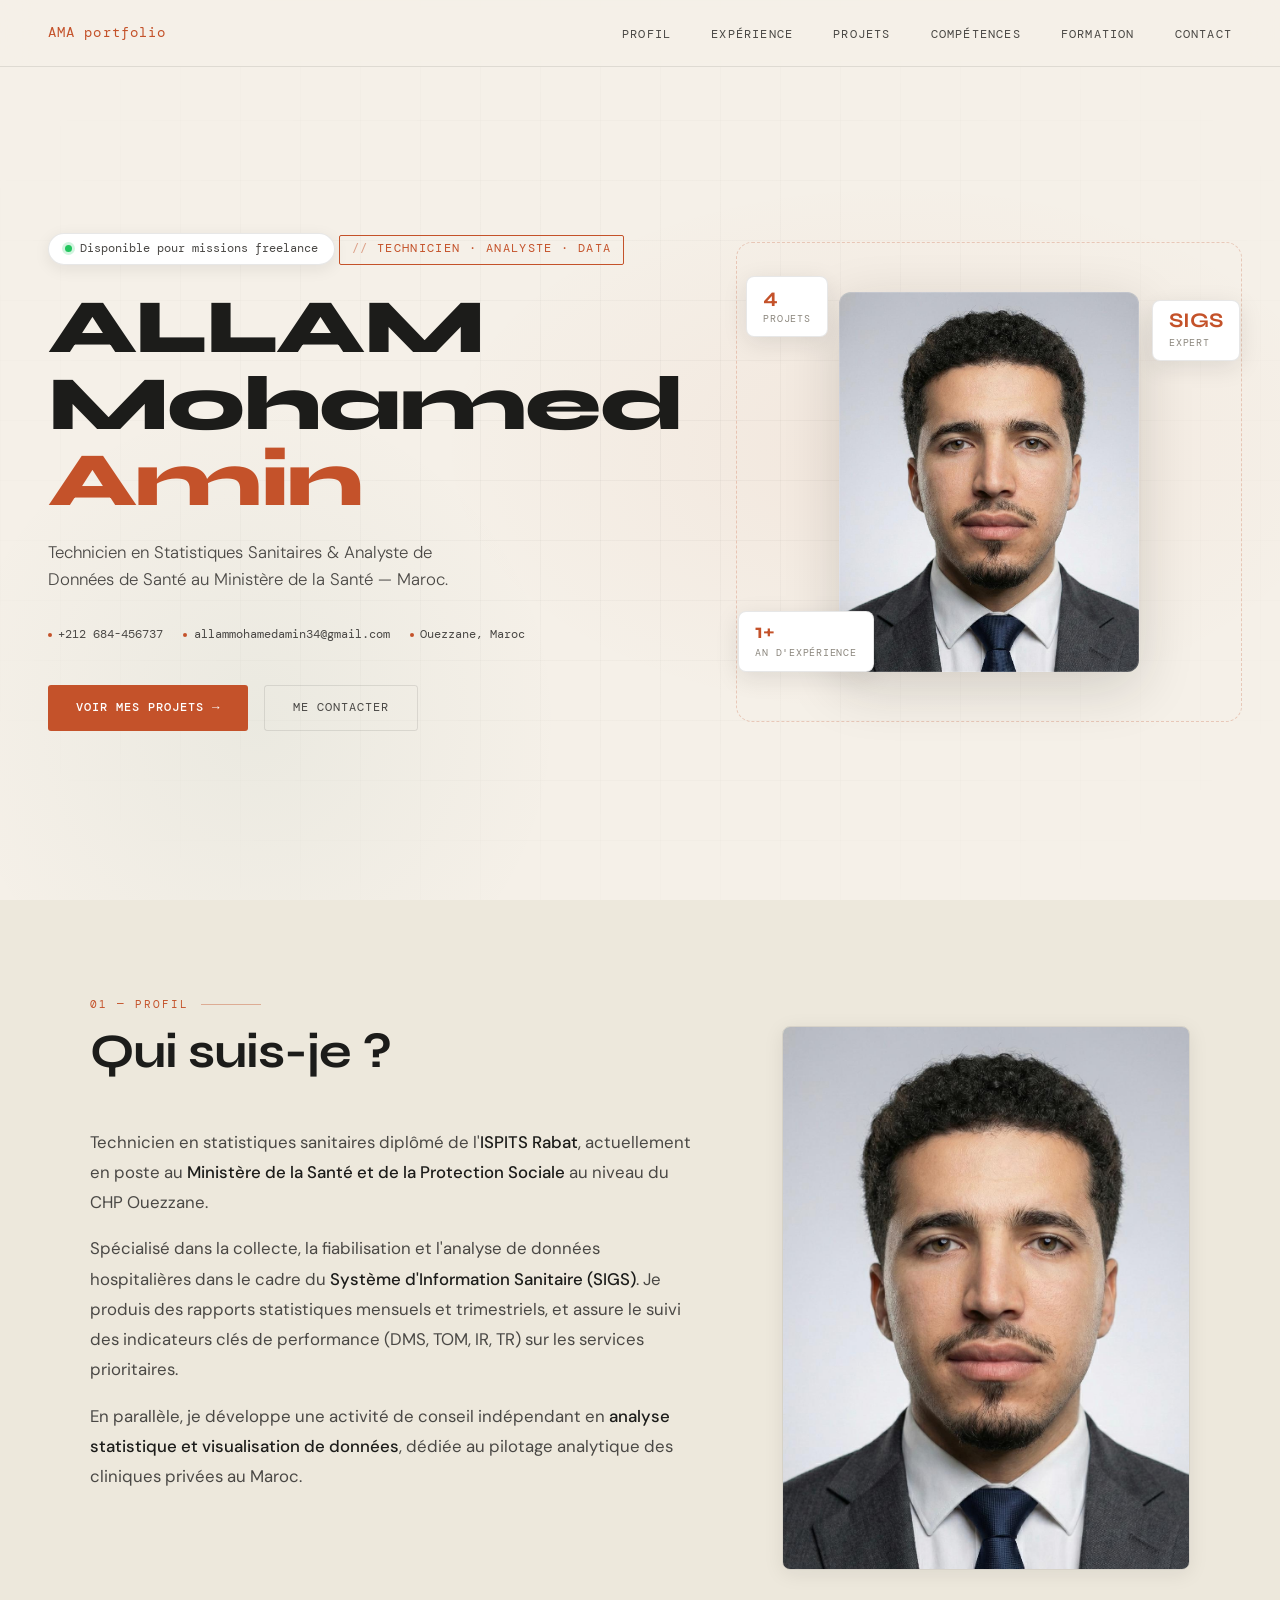
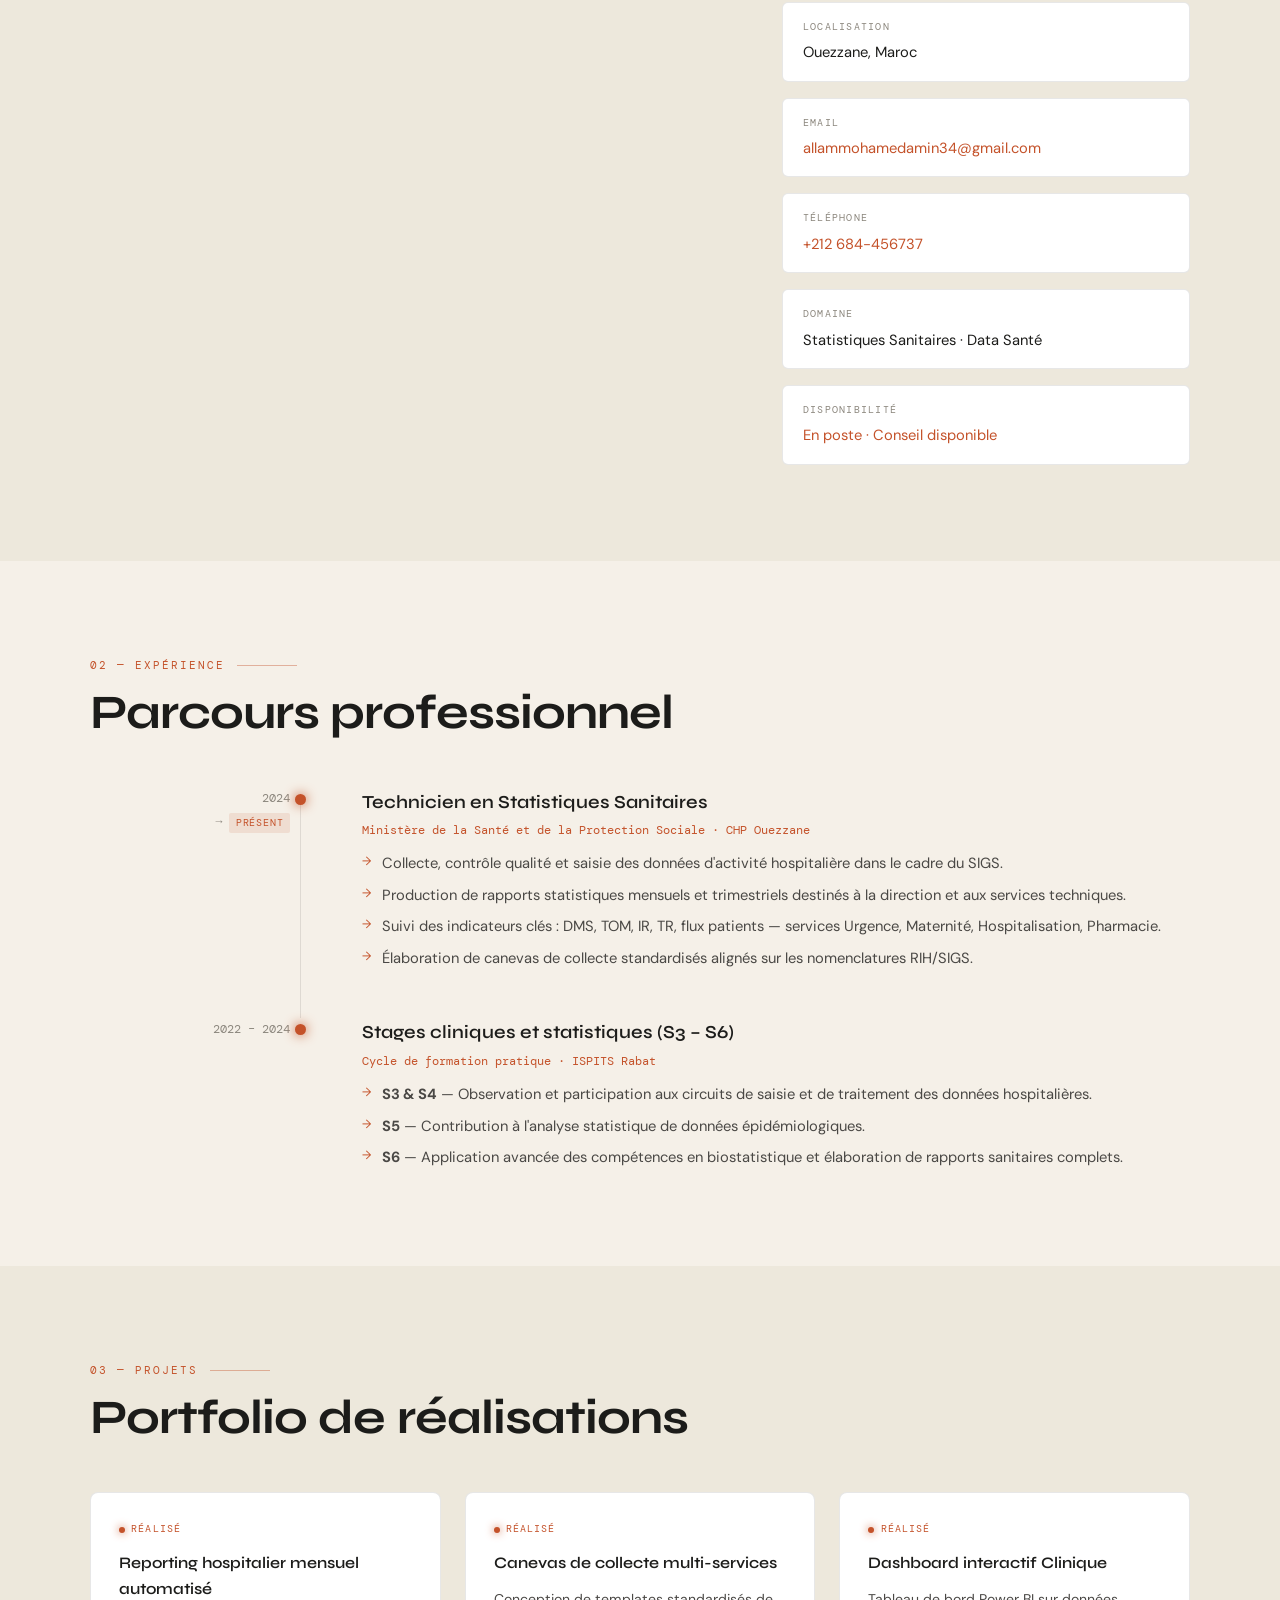
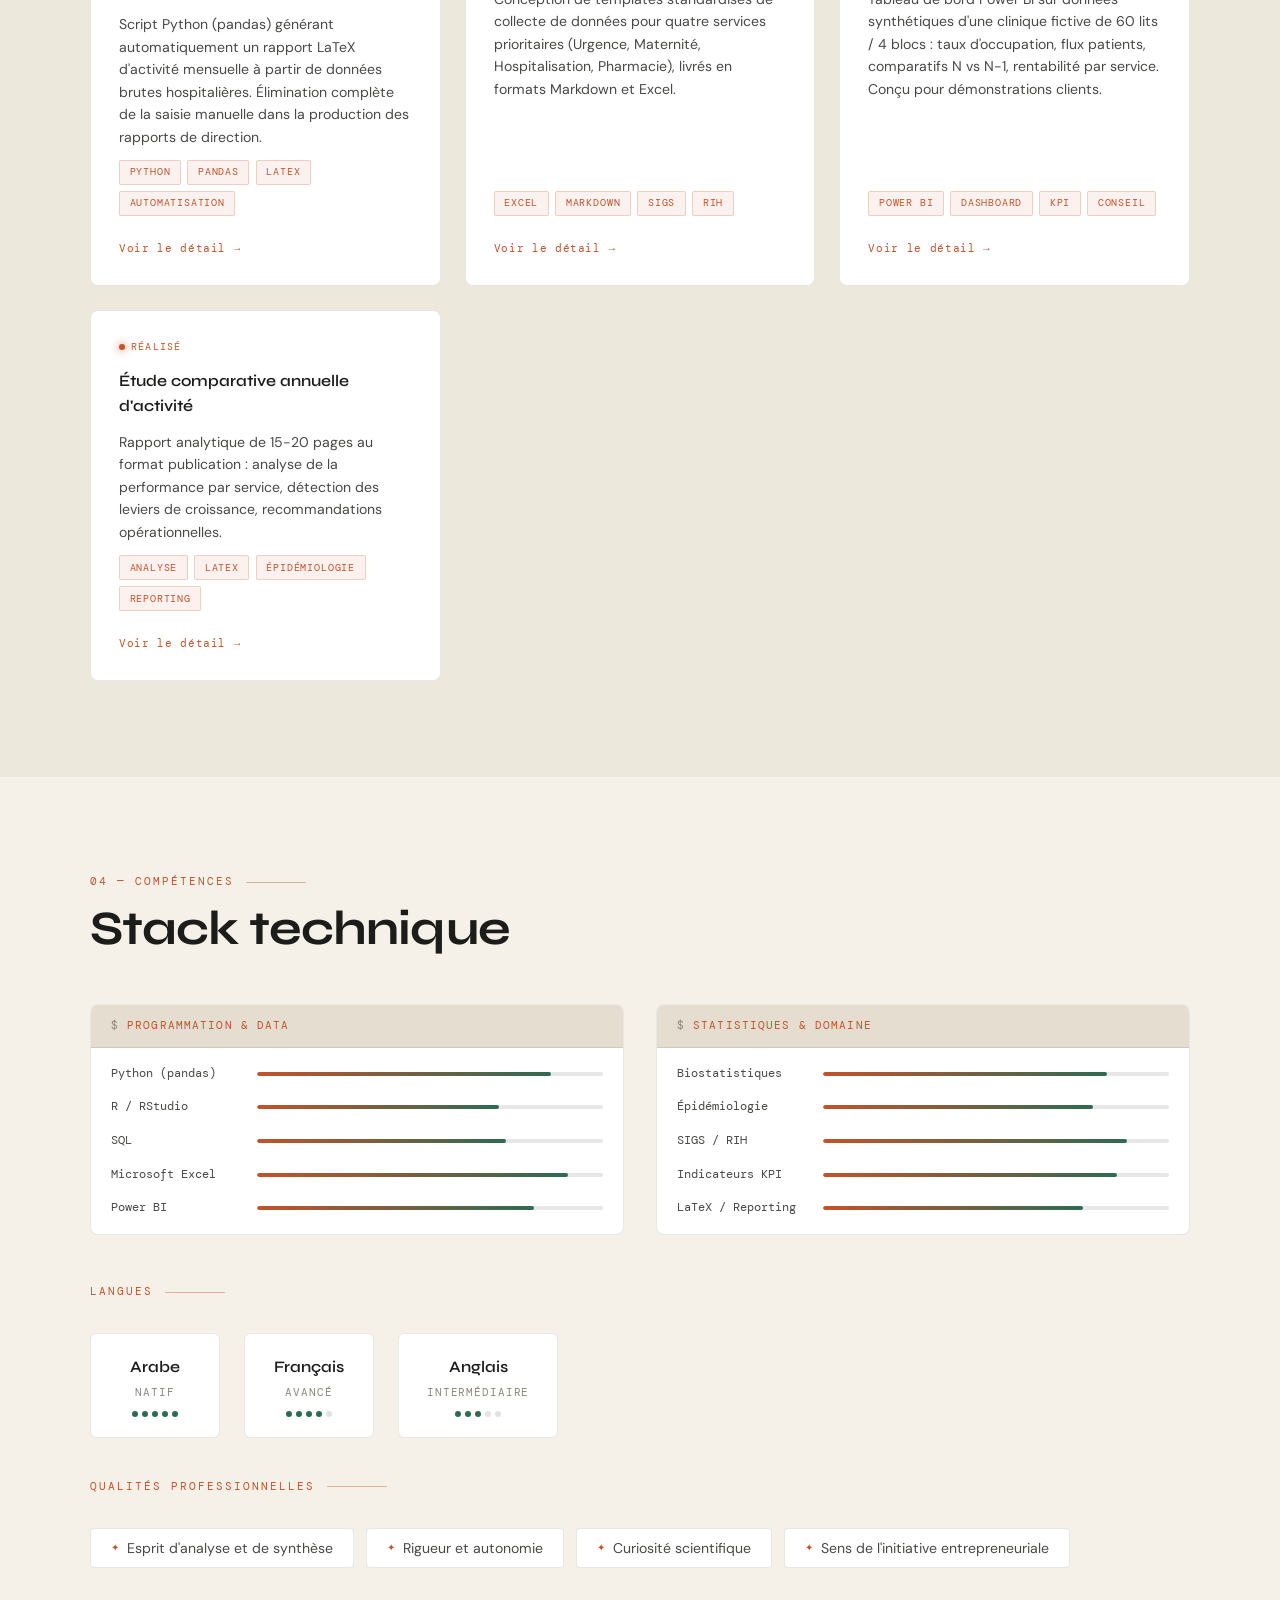
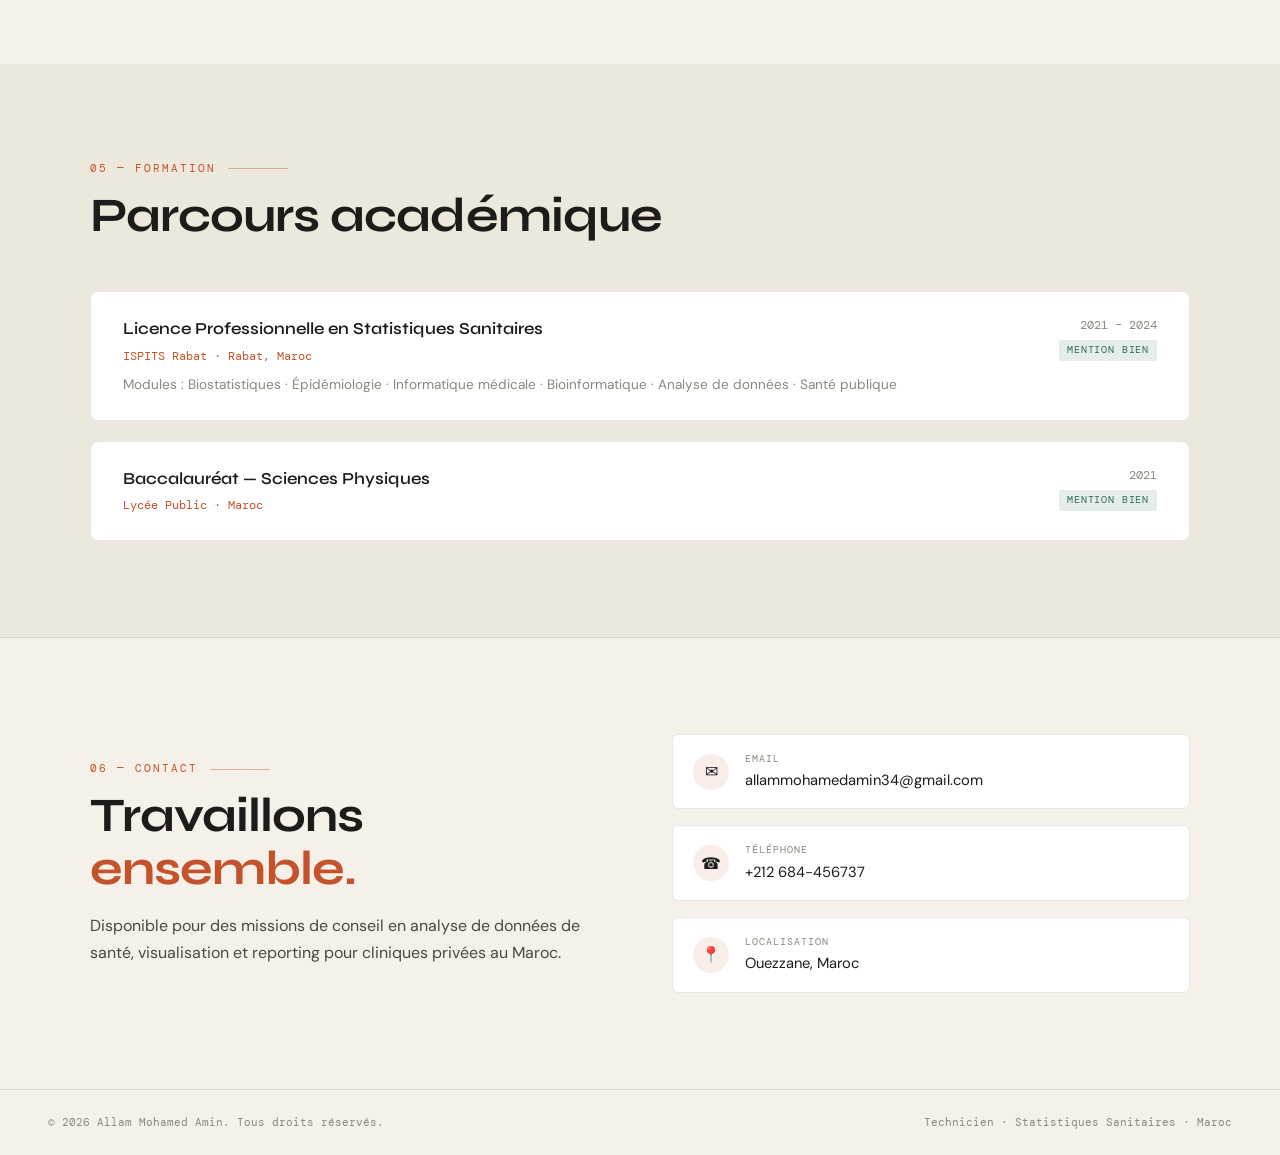
==== commit 0bcaeba3: "Amélioration design : photo hero + profil, badge disponible, menu mobile, animations" ====
--- a/index.html
+++ b/index.html
@@ -611,13 +611,130 @@
     width: 100%; accent-color: var(--accent);
   }
 
+  /* ── AVAILABLE BADGE ── */
+  .available-badge {
+    display: inline-flex; align-items: center; gap: 0.5rem;
+    background: #fff; border: 1px solid var(--border);
+    border-radius: 100px; padding: 0.35rem 1rem;
+    font-family: var(--mono); font-size: 0.72rem; color: var(--fg2);
+    white-space: nowrap; box-shadow: 0 4px 16px rgba(28,28,26,0.08);
+    margin-bottom: 1.5rem;
+    opacity: 0; animation: fadeUp 0.6s 0s forwards;
+  }
+  .avail-dot {
+    width: 7px; height: 7px; border-radius: 50%;
+    background: #22c55e; flex-shrink: 0;
+    box-shadow: 0 0 0 3px rgba(34,197,94,0.2);
+    animation: pulse 2s infinite;
+  }
+
+  /* ── HERO PHOTO ── */
+  .hero-photo-wrap {
+    position: relative;
+    display: flex; align-items: center; justify-content: center;
+    padding: 2.5rem 1.5rem;
+  }
+  .photo-frame {
+    width: 300px; height: 380px;
+    border-radius: 12px; overflow: hidden;
+    position: relative; z-index: 1;
+    box-shadow: 0 16px 56px rgba(28,28,26,0.16);
+  }
+  .photo-frame::after {
+    content: '';
+    position: absolute; inset: 0;
+    border-radius: 12px;
+    border: 1px solid rgba(255,255,255,0.15);
+    pointer-events: none;
+  }
+  .photo-frame-deco {
+    position: absolute; inset: -10px;
+    border-radius: 16px;
+    border: 1px dashed rgba(196,82,42,0.25);
+    z-index: 0;
+    animation: spin 30s linear infinite;
+  }
+  @keyframes spin { to { transform: rotate(360deg); } }
+  .hero-photo {
+    width: 100%; height: 100%;
+    object-fit: cover; object-position: center top;
+    display: block;
+  }
+  .photo-badge {
+    position: absolute; z-index: 2;
+    background: #fff; border: 1px solid var(--border);
+    border-radius: 8px; padding: 0.65rem 1rem;
+    box-shadow: 0 6px 24px rgba(28,28,26,0.10);
+    display: flex; flex-direction: column; gap: 0.15rem;
+  }
+  .badge-val {
+    font-family: var(--display); font-size: 1.3rem;
+    font-weight: 700; color: var(--accent); line-height: 1;
+  }
+  .badge-lbl {
+    font-family: var(--mono); font-size: 0.6rem;
+    color: var(--fg3); text-transform: uppercase; letter-spacing: 0.08em;
+  }
+  .badge-1 { top: 1.5rem; left: 0; animation: floatY 4s ease-in-out infinite; }
+  .badge-2 { bottom: 2.5rem; left: -0.5rem; animation: floatY 4s ease-in-out 1.3s infinite; }
+  .badge-3 { top: 3rem; right: -0.5rem; animation: floatY 4s ease-in-out 2.6s infinite; }
+  @keyframes floatY { 0%,100%{transform:translateY(0)} 50%{transform:translateY(-7px)} }
+
+  /* ── ABOUT PHOTO ── */
+  .about-photo {
+    border-radius: 8px; overflow: hidden;
+    border: 1px solid var(--border);
+    margin-bottom: 1rem;
+    aspect-ratio: 3/4;
+    box-shadow: 0 4px 20px rgba(28,28,26,0.08);
+  }
+  .about-photo img {
+    width: 100%; height: 100%;
+    object-fit: cover; object-position: center top;
+    display: block;
+  }
+
+  /* ── HAMBURGER ── */
+  .nav-hamburger {
+    display: none; flex-direction: column; justify-content: center; gap: 5px;
+    background: none; border: none; cursor: pointer; padding: 0.4rem;
+  }
+  .nav-hamburger span {
+    display: block; width: 22px; height: 2px;
+    background: var(--fg); border-radius: 2px;
+    transition: all 0.3s ease;
+  }
+  .nav-hamburger.open span:nth-child(1) { transform: rotate(45deg) translate(5px, 5px); }
+  .nav-hamburger.open span:nth-child(2) { opacity: 0; width: 0; }
+  .nav-hamburger.open span:nth-child(3) { transform: rotate(-45deg) translate(5px, -5px); }
+
+  /* ── SKILL BAR ANIMATION ── */
+  .skill-bar-fill {
+    transform: scaleX(0); transform-origin: left;
+    transition: transform 1s cubic-bezier(0.2, 0.8, 0.2, 1);
+  }
+  .skills-layout.visible .skill-bar-fill { transform: scaleX(1); }
+
   @media (max-width: 900px) {
     nav { padding: 1rem 1.5rem; }
-    .nav-links { gap: 1.5rem; }
-    #hero { grid-template-columns: 1fr; padding: 6rem 1.5rem 3rem; }
-    .hero-right { display: none; }
+    .nav-hamburger { display: flex; }
+    .nav-links {
+      display: none; position: fixed;
+      top: 57px; left: 0; right: 0;
+      background: rgba(245,240,232,0.98); backdrop-filter: blur(16px);
+      flex-direction: column; padding: 1.5rem 2rem; gap: 1.25rem;
+      border-bottom: 1px solid var(--border);
+      box-shadow: 0 8px 24px rgba(28,28,26,0.08);
+      z-index: 99;
+    }
+    .nav-links.open { display: flex; }
+    #hero { grid-template-columns: 1fr; padding: 6rem 1.5rem 3rem; gap: 2rem; }
+    .hero-photo-wrap { padding: 1.5rem 1rem; }
+    .photo-frame { width: 220px; height: 280px; }
+    .badge-1, .badge-2, .badge-3 { display: none; }
     section { padding: 4rem 1.5rem; }
     .about-grid { grid-template-columns: 1fr; gap: 2.5rem; }
+    .about-photo { aspect-ratio: 3/2; max-height: 220px; }
     .skills-layout { grid-template-columns: 1fr; }
     .contact-grid { grid-template-columns: 1fr; gap: 2rem; }
     .exp-item { grid-template-columns: 1fr; }
@@ -633,7 +750,7 @@
 <!-- NAV -->
 <nav id="navbar">
   <a href="#hero" class="nav-logo">AMA portfolio</a>
-  <ul class="nav-links">
+  <ul class="nav-links" id="nav-links">
     <li><a href="#about">Profil</a></li>
     <li><a href="#experience">Expérience</a></li>
     <li><a href="#projects">Projets</a></li>
@@ -641,6 +758,9 @@
     <li><a href="#education">Formation</a></li>
     <li><a href="#contact">Contact</a></li>
   </ul>
+  <button type="button" class="nav-hamburger" id="hamburger" aria-label="Menu">
+    <span></span><span></span><span></span>
+  </button>
 </nav>
 
 <!-- HERO -->
@@ -649,6 +769,7 @@
   <div class="hero-grid"></div>
 
   <div class="hero-left">
+    <div class="available-badge"><span class="avail-dot"></span>Disponible pour missions freelance</div>
     <div class="hero-tag">Technicien · Analyste · Data</div>
     <h1>
       <span class="name-line">ALLAM</span>
@@ -675,57 +796,22 @@
   </div>
 
   <div class="hero-right">
-    <div class="stats-card">
-      <div class="stats-card-header">
-        <div class="traffic-light" style="background:#ff5f57"></div>
-        <div class="traffic-light" style="background:#ffbd2e"></div>
-        <div class="traffic-light" style="background:#28ca41"></div>
-        <span>dashboard_activite.py — SIGS Ouezzane</span>
-      </div>
-      <div class="stats-grid">
-        <div class="stat-cell">
-          <div class="stat-cell-label">Poste actuel</div>
-          <div class="stat-cell-value accent" style="font-size:1rem; padding-top:0.25rem;">Tech. Stats<br>Sanitaires</div>
-          <div class="stat-cell-sub">Ministère Santé · CHP</div>
-        </div>
-        <div class="stat-cell">
-          <div class="stat-cell-label">Expérience</div>
-          <div class="stat-cell-value accent">1+</div>
-          <div class="stat-cell-sub">an en poste · 2024→</div>
-        </div>
-        <div class="stat-cell">
-          <div class="stat-cell-label">Projets réalisés</div>
-          <div class="stat-cell-value">4</div>
-          <div class="stat-cell-sub">portfolio actif</div>
-        </div>
-        <div class="stat-cell">
-          <div class="stat-cell-label">Formation</div>
-          <div class="stat-cell-value" style="font-size:1.1rem; padding-top:0.1rem">Mention<br>Bien</div>
-          <div class="stat-cell-sub">ISPITS Rabat · 2024</div>
-        </div>
-      </div>
-      <div class="chart-bar-area">
-        <div class="chart-bar-label">Maîtrise des outils</div>
-        <div class="bar-row">
-          <span class="bar-name">Python</span>
-          <div class="bar-track"><div class="bar-fill" style="animation-delay:1.1s; width:85%"></div></div>
-          <span class="bar-pct">85%</span>
-        </div>
-        <div class="bar-row">
-          <span class="bar-name">Power BI</span>
-          <div class="bar-track"><div class="bar-fill" style="animation-delay:1.2s; width:80%"></div></div>
-          <span class="bar-pct">80%</span>
-        </div>
-        <div class="bar-row">
-          <span class="bar-name">Excel</span>
-          <div class="bar-track"><div class="bar-fill" style="animation-delay:1.3s; width:90%"></div></div>
-          <span class="bar-pct">90%</span>
-        </div>
-        <div class="bar-row">
-          <span class="bar-name">R / SQL</span>
-          <div class="bar-track"><div class="bar-fill" style="animation-delay:1.4s; width:70%"></div></div>
-          <span class="bar-pct">70%</span>
-        </div>
+    <div class="hero-photo-wrap">
+      <div class="photo-frame-deco"></div>
+      <div class="photo-frame">
+        <img src="photo.jpg" alt="ALLAM Mohamed Amin" class="hero-photo" />
+      </div>
+      <div class="photo-badge badge-1">
+        <span class="badge-val">4</span>
+        <span class="badge-lbl">Projets</span>
+      </div>
+      <div class="photo-badge badge-2">
+        <span class="badge-val">1+</span>
+        <span class="badge-lbl">An d'expérience</span>
+      </div>
+      <div class="photo-badge badge-3">
+        <span class="badge-val">SIGS</span>
+        <span class="badge-lbl">Expert</span>
       </div>
     </div>
   </div>
@@ -751,6 +837,9 @@
         </div>
       </div>
       <div class="about-sidebar">
+        <div class="about-photo">
+          <img src="photo.jpg" alt="ALLAM Mohamed Amin" />
+        </div>
         <div class="info-block">
           <div class="info-block-label">Localisation</div>
           <div class="info-block-value">Ouezzane, Maroc</div>
@@ -1082,30 +1171,6 @@
   <span class="made">Technicien · Statistiques Sanitaires · Maroc</span>
 </footer>
 
-<!-- TWEAKS PANEL -->
-<div id="tweaks-panel">
-  <div class="tweaks-title">
-    Tweaks
-    <button id="tweaks-close">×</button>
-  </div>
-  <div class="tweak-row">
-    <label>Couleur accent</label>
-    <input type="color" id="tweak-accent" value="#C4522A">
-  </div>
-  <div class="tweak-row">
-    <label>Thème fond</label>
-    <select id="tweak-theme">
-      <option value="cream">Crème (défaut)</option>
-      <option value="blanc">Blanc pur</option>
-      <option value="sombre">Sombre</option>
-    </select>
-  </div>
-  <div class="tweak-row">
-    <label>Taille de texte de base</label>
-    <input type="range" id="tweak-fontsize" min="14" max="20" value="16">
-  </div>
-</div>
-
 <script>
 // ── NAV SCROLL ──
 const navbar = document.getElementById('navbar');
@@ -1113,10 +1178,24 @@
   navbar.classList.toggle('scrolled', window.scrollY > 60);
 });
 
+// ── HAMBURGER ──
+const hamburger = document.getElementById('hamburger');
+const navLinks  = document.getElementById('nav-links');
+hamburger.addEventListener('click', () => {
+  hamburger.classList.toggle('open');
+  navLinks.classList.toggle('open');
+});
+navLinks.querySelectorAll('a').forEach(a => {
+  a.addEventListener('click', () => {
+    hamburger.classList.remove('open');
+    navLinks.classList.remove('open');
+  });
+});
+
 // ── SCROLL REVEAL ──
 const reveals = document.querySelectorAll('.reveal');
 const observer = new IntersectionObserver((entries) => {
-  entries.forEach((entry, i) => {
+  entries.forEach(entry => {
     if (entry.isIntersecting) {
       setTimeout(() => entry.target.classList.add('visible'), 80);
       observer.unobserve(entry.target);
@@ -1125,64 +1204,18 @@
 }, { threshold: 0.1, rootMargin: '0px 0px -60px 0px' });
 reveals.forEach(el => observer.observe(el));
 
-// ── TWEAKS PROTOCOL ──
-const TWEAK_DEFAULTS = /*EDITMODE-BEGIN*/{
-  "accentColor": "#c77d29",
-  "theme": "cream",
-  "fontSize": 20
-}/*EDITMODE-END*/;
-
-const panel = document.getElementById('tweaks-panel');
-
-window.addEventListener('message', e => {
-  if (e.data?.type === '__activate_edit_mode') panel.classList.add('visible');
-  if (e.data?.type === '__deactivate_edit_mode') panel.classList.remove('visible');
-});
-window.parent.postMessage({ type: '__edit_mode_available' }, '*');
-
-document.getElementById('tweaks-close').addEventListener('click', () => {
-  panel.classList.remove('visible');
-  window.parent.postMessage({ type: '__edit_mode_dismissed' }, '*');
-});
-
-function applyTweaks(t) {
-  document.documentElement.style.setProperty('--accent', t.accentColor);
-  document.body.style.fontSize = t.fontSize + 'px';
-  const themes = {
-    cream:    { bg: '#F5F0E8', bg2: '#EDE8DC', bg3: '#E4DDD0', fg: '#1C1C1A', nav: 'rgba(245,240,232,0.92)' },
-    blanc:    { bg: '#FAFAF7', bg2: '#F2F2EE', bg3: '#E8E8E3', fg: '#1C1C1A', nav: 'rgba(250,250,247,0.92)' },
-    sombre:   { bg: '#1A1714', bg2: '#221F1B', bg3: '#2A2620', fg: '#E8E4DC', nav: 'rgba(26,23,20,0.92)' },
-  };
-  const th = themes[t.theme] || themes.cream;
-  document.documentElement.style.setProperty('--bg', th.bg);
-  document.documentElement.style.setProperty('--bg2', th.bg2);
-  document.documentElement.style.setProperty('--bg3', th.bg3);
-  if (th.fg) document.documentElement.style.setProperty('--fg', th.fg);
-  const nav = document.querySelector('nav');
-  if (nav) nav.style.background = th.nav || 'rgba(245,240,232,0.92)';
-}
-
-applyTweaks(TWEAK_DEFAULTS);
-
-document.getElementById('tweak-accent').value = TWEAK_DEFAULTS.accentColor || '#C4522A';
-document.getElementById('tweak-theme').value = TWEAK_DEFAULTS.theme || 'cream';
-document.getElementById('tweak-fontsize').value = TWEAK_DEFAULTS.fontSize || 16;
-
-document.getElementById('tweak-accent').addEventListener('input', e => {
-  const v = e.target.value;
-  document.documentElement.style.setProperty('--accent', v);
-  window.parent.postMessage({ type: '__edit_mode_set_keys', edits: { accentColor: v } }, '*');
-});
-document.getElementById('tweak-theme').addEventListener('change', e => {
-  const v = e.target.value;
-  applyTweaks({ ...TWEAK_DEFAULTS, theme: v });
-  window.parent.postMessage({ type: '__edit_mode_set_keys', edits: { theme: v } }, '*');
-});
-document.getElementById('tweak-fontsize').addEventListener('input', e => {
-  const v = parseInt(e.target.value);
-  document.body.style.fontSize = v + 'px';
-  window.parent.postMessage({ type: '__edit_mode_set_keys', edits: { fontSize: v } }, '*');
-});
+// ── ACTIVE NAV ON SCROLL ──
+const sections   = document.querySelectorAll('section[id]');
+const navAnchors = document.querySelectorAll('.nav-links a');
+window.addEventListener('scroll', () => {
+  let current = '';
+  sections.forEach(sec => {
+    if (window.scrollY >= sec.offsetTop - 120) current = sec.id;
+  });
+  navAnchors.forEach(a => {
+    a.style.color = a.getAttribute('href') === '#' + current ? 'var(--accent)' : '';
+  });
+}, { passive: true });
 </script>
 </body>
 </html>
